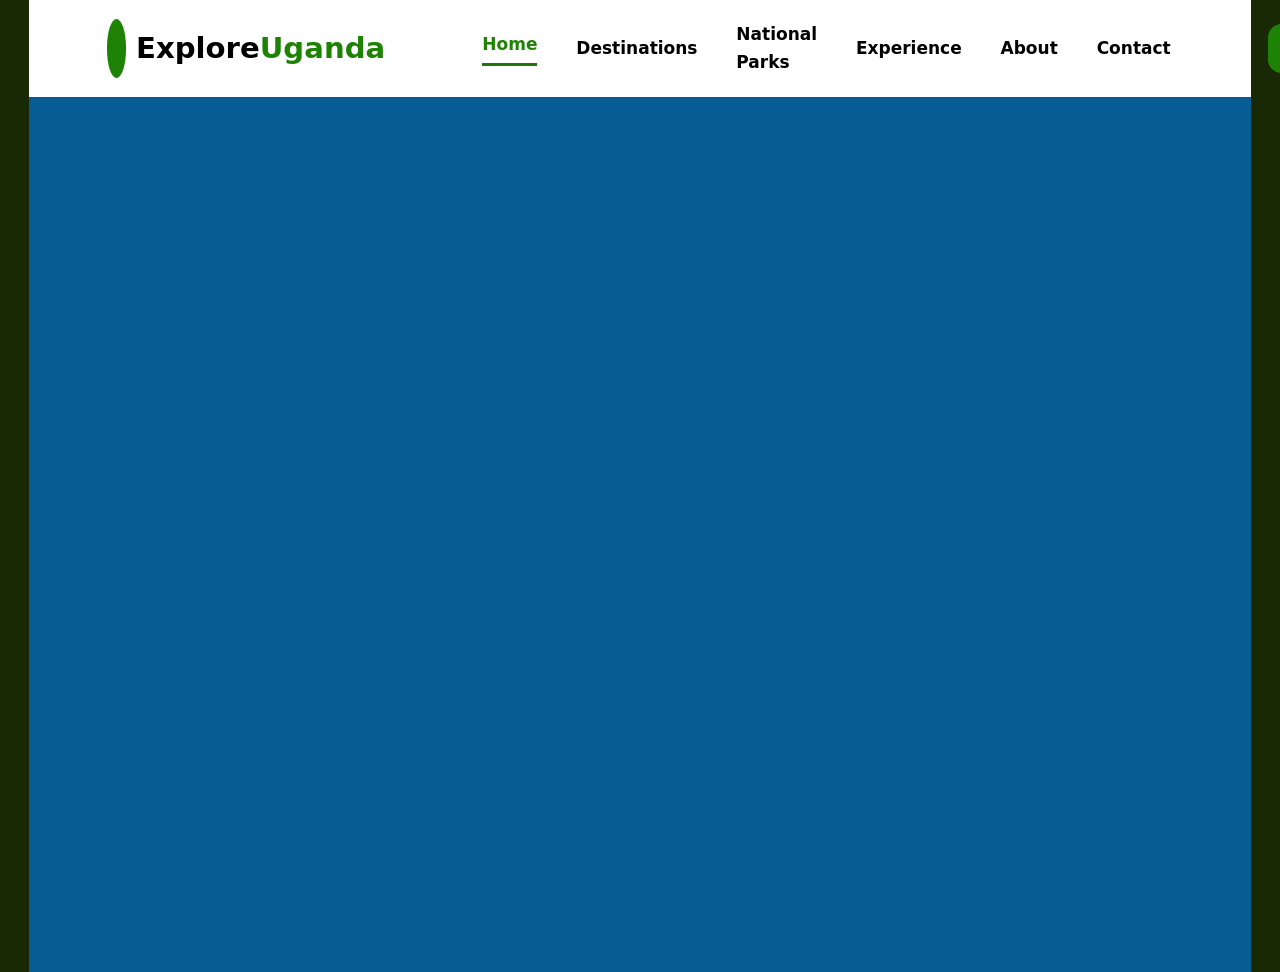
==== index.html @ 0e46a477 "Rename Home.html to index.html" ====
<!DOCTYPE html>
<html lang="en">
<head>
    <meta charset="UTF-8">
    <meta name="viewport" content="width=device-width, initial-scale=1.0">
    <!--first step: include the responsive base styles-->
    <link rel="stylesheet" href="responsive-base.css">
    <title>Document</title>

</head>
<body>
    <div class="body">
        <div class="section1">

            <div class="logoContainer"><img src="logo1.png" alt="logo" class="logo1"></div>
            
            <h3>Explore<span class="HighlightUganda">Uganda</span></h3>
            <label class="HomeLabel">Home</label>
            <label class="TabLabels">Destinations</label>
            <label class="TabLabels">National Parks</label>
            <label class="TabLabels">Experience</label>
            <label class="TabLabels">About</label>
            <label class="TabLabels">Contact</label>
            <button type="button" class="BookTripButton">Book a Trip</button>

        </div>
    </div>
</body>
</html>
---- responsive-base.css ----
/* =========================================================
   Responsive base: works on any screen from 320px phones to 4K
   Link it first, then write your own styles below it.
   ========================================================= */

/* 1. Predictable sizing: padding and borders stay inside the width */
*, *::before, *::after { box-sizing: border-box; }
body { margin: 0; }

/* 2. Fluid root size
      16px on the smallest phones (320px wide)
      20px on desktops (1440px wide and up)
      Everything written in rem scales from this one line. */
html { font-size: clamp(1rem, 0.929rem + 0.357vw, 1.25rem); }

/* 3. Type scale: use these as they are */
body  { font-family: system-ui, -apple-system, "Segoe UI", Roboto, sans-serif;
        font-size: 1rem; line-height: 1.6; }
h1    { font-size: 2.5rem;  line-height: 1.15; }   /* 40px phone, 50px desktop */
h2    { font-size: 2rem;    line-height: 1.2; }    /* 32px to 40px */
h3    { font-size: 1.5rem;  line-height: 1.3; }    /* 24px to 30px */
h4    { font-size: 1.25rem; line-height: 1.4; }    /* 20px to 25px */
small { font-size: 0.875rem; }                     /* 14px to 17.5px */

/* 4. Spacing scale: use for padding, margin and gap */
:root {
  --space-xs: 0.5rem;
  --space-sm: 1rem;
  --space-md: 1.5rem;
  --space-lg: 2.5rem;
  --space-xl: 4rem;
}

/* 5. Images and videos never overflow the screen */
img, video, svg, iframe { max-width: 100%; height: auto; display: block; }

/* 6. Page container: full width on phones, capped at 1200px on big screens */
.container { width: min(100% - 2rem, 75rem); margin-inline: auto; }

/* 7. Section spacing */
section { padding-block: var(--space-xl); }

/* 8. Full-screen block (hero, splash) */
.full-screen { min-height: 100dvh; }

/* 9. Self-adjusting grid: cards wrap on their own, no device sizes needed
      1 column on phones, 2 on tablets, 3 or 4 on desktops, automatically */
.grid {
  display: grid;
  gap: var(--space-md);
  grid-template-columns: repeat(auto-fit, minmax(min(100%, 16rem), 1fr));
}

/* 10. Self-adjusting row: items sit side by side and wrap when space runs out */
.row {
  display: flex;
  flex-wrap: wrap;
  gap: var(--space-sm);
}

/* 11. Standard breakpoints: only needed when the layout itself must change
       (for example, showing a hamburger menu on phones) */
@media (min-width: 640px)  { /* large phones and up */ }
@media (min-width: 768px)  { /* tablets and up */ }
@media (min-width: 1024px) { /* laptops and up */ }
@media (min-width: 1280px) { /* desktops and up */ }

/*custom css for the website*/
body {
  background-color: rgb(25, 41, 5);
  
}
.body {
  margin: 0rem 1.5rem;
  background-color: rgb(8, 92, 148);

  height: 50rem;
  
}
.section1 {
  background-color: rgb(255, 255, 255);
  width: 100%;
  height: 5rem;
  display: flex;
  align-items: center;
}
.logoContainer {
  width: 3rem;
  height: 3rem;
  padding: 0.5rem;
  border-radius: 50%;

  margin-left: 4rem;
  margin-right: 0.5rem;

  background-color: rgb(30, 131, 5);
  
}
.logo1 {
  border-radius: 50%;
  background-color: rgb(30, 131, 5);
}
h3 .HighlightUganda {
  color: rgb(30, 131, 5);
  font-weight: strong;
}

.HomeLabel{
  margin-left: 5rem;
  font-weight: bold;
  font-size: 0.875rem;
  color: rgb(30, 131, 5);
  padding-bottom: 0.25rem;
  border-bottom: 0.2rem solid rgb(30, 119, 8);
}

.TabLabels{
  margin-left: 2rem;
  font-weight: bold;
  font-size: 0.875rem;
}
.BookTripButton {
  height: 2.5rem;
  margin-left: 5rem;
  padding: 0.5rem 1.25rem;
  background-color: rgb(30, 131, 5);
  color: white;
  border: none;
  border-radius: 0.7rem;
  cursor: pointer;

  font-weight: bold;
  font-size: 0.8rem;
}
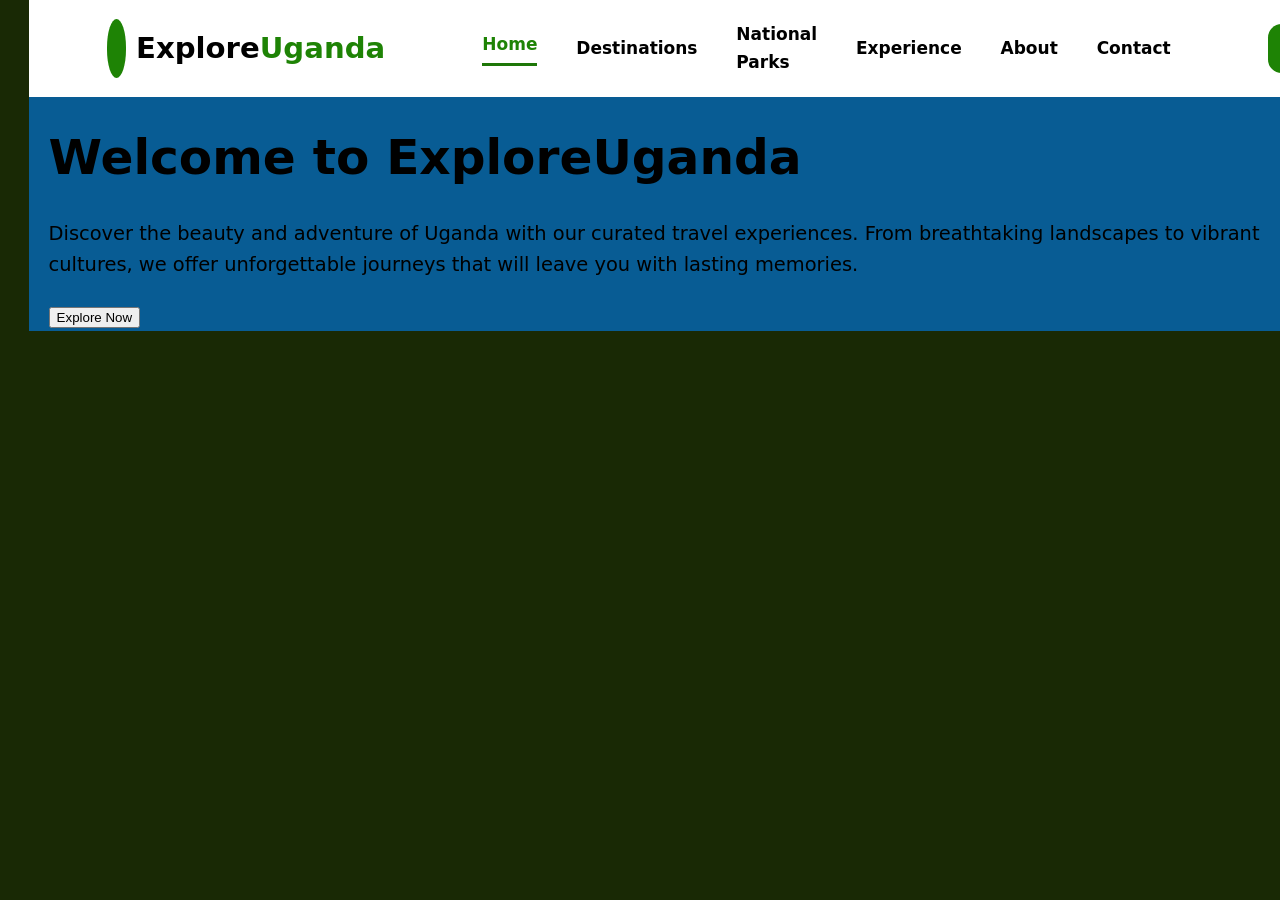
==== commit 85c8914f: "Add files via upload" ====
--- a/index.html
+++ b/index.html
@@ -5,7 +5,7 @@
     <meta name="viewport" content="width=device-width, initial-scale=1.0">
     <!--first step: include the responsive base styles-->
     <link rel="stylesheet" href="responsive-base.css">
-    <title>Document</title>
+    <title>ExploreUganda</title>
 
 </head>
 <body>
@@ -24,6 +24,11 @@
             <button type="button" class="BookTripButton">Book a Trip</button>
 
         </div>
+        <div class="container">
+            <h1>Welcome to ExploreUganda</h1>
+            <p>Discover the beauty and adventure of Uganda with our curated travel experiences. From breathtaking landscapes to vibrant cultures, we offer unforgettable journeys that will leave you with lasting memories.</p>
+            <button type="button" class="ExploreButton">Explore Now</button>
+        </div>
     </div>
 </body>
-</html>
+</html>
--- a/responsive-base.css
+++ b/responsive-base.css
@@ -73,8 +73,8 @@
 .body {
   margin: 0rem 1.5rem;
   background-color: rgb(8, 92, 148);
-
-  height: 50rem;
+  width: 100%;
+  height: 100%;
   
 }
 .section1 {
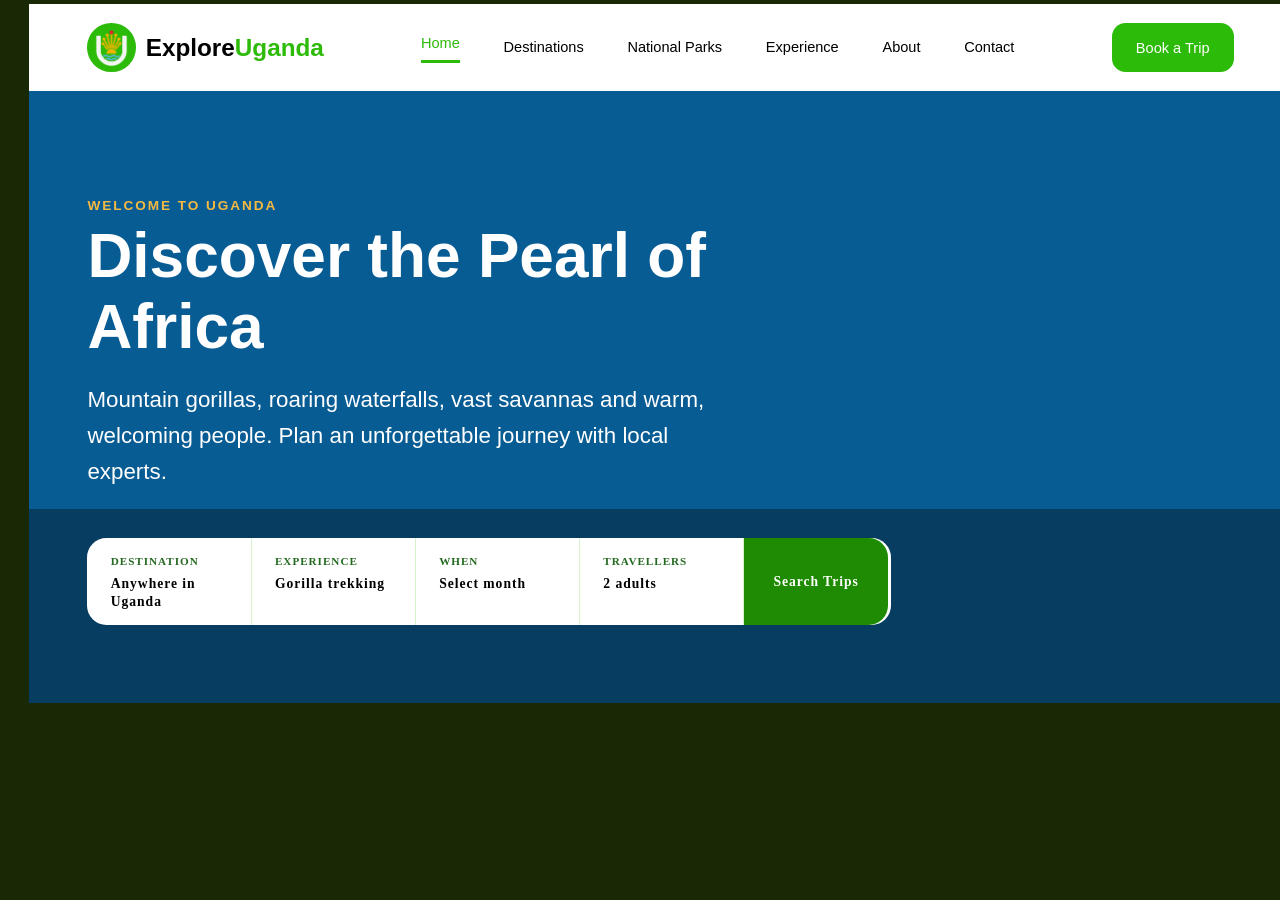
==== commit 358ed72d: "Add files via upload" ====
--- a/index.html
+++ b/index.html
@@ -10,11 +10,11 @@
 </head>
 <body>
     <div class="body">
-        <div class="section1">
+        <div class="Navbar1">
 
             <div class="logoContainer"><img src="logo1.png" alt="logo" class="logo1"></div>
             
-            <h3>Explore<span class="HighlightUganda">Uganda</span></h3>
+            <h4>Explore<span class="HighlightUganda">Uganda</span></h4>
             <label class="HomeLabel">Home</label>
             <label class="TabLabels">Destinations</label>
             <label class="TabLabels">National Parks</label>
@@ -24,10 +24,55 @@
             <button type="button" class="BookTripButton">Book a Trip</button>
 
         </div>
-        <div class="container">
-            <h1>Welcome to ExploreUganda</h1>
-            <p>Discover the beauty and adventure of Uganda with our curated travel experiences. From breathtaking landscapes to vibrant cultures, we offer unforgettable journeys that will leave you with lasting memories.</p>
-            <button type="button" class="ExploreButton">Explore Now</button>
+        <div class="section2">
+            <label class="WelcomeToUganda">WELCOME TO UGANDA</label>
+            <h1 class="Discover">Discover the Pearl of </br>Africa</h1>
+            <label class="DiscoverCaption">Mountain gorillas, roaring waterfalls, vast savannas and warm, </br>
+                welcoming people. Plan an unforgettable journey with local </br>
+                experts.
+            </label>
+        </div>
+        <div class="section3">
+            <div class="Navbar2">
+                <div class="SolidRightBorder">
+                    <p class="Navbar2Headers">
+                        <b>DESTINATION</b>
+                    </p>
+                    <p class="Navbar2Options">
+                        Anywhere in </br>
+                        Uganda
+                    </p>
+                </div>
+                <div class="SolidRightBorder">
+                    <p class="Navbar2Headers">
+                        <b>EXPERIENCE</b>
+                    </p>
+                    <p class="Navbar2Options">
+                        Gorilla trekking
+                    </p>
+                </div>
+                <div class="SolidRightBorder">
+                    <p class="Navbar2Headers">
+                        <b>WHEN</b>
+                    </p>
+                    <p class="Navbar2Options">
+                        Select month
+                    </p>
+                </div>
+                <div class="SolidRightBorder">
+                    <p class="Navbar2Headers">
+                        <b>TRAVELLERS</b>
+                    </p>
+                    <p class="Navbar2Options">
+                        2 adults
+                    </p>
+                </div>
+                <div class="Navbar2Search">
+                    Search Trips
+                </div>
+            </div>
+            
+
         </div>
     </div>
 </body>
--- a/responsive-base.css
+++ b/responsive-base.css
@@ -14,7 +14,7 @@
 html { font-size: clamp(1rem, 0.929rem + 0.357vw, 1.25rem); }
 
 /* 3. Type scale: use these as they are */
-body  { font-family: system-ui, -apple-system, "Segoe UI", Roboto, sans-serif;
+body  { font-family: 'Inter',Roboto, sans-serif;
         font-size: 1rem; line-height: 1.6; }
 h1    { font-size: 2.5rem;  line-height: 1.15; }   /* 40px phone, 50px desktop */
 h2    { font-size: 2rem;    line-height: 1.2; }    /* 32px to 40px */
@@ -71,64 +71,138 @@
   
 }
 .body {
-  margin: 0rem 1.5rem;
+  margin: 0.2rem 1.5rem; 
   background-color: rgb(8, 92, 148);
-  width: 100%;
-  height: 100%;
+  width: 65.4rem;
+
   
 }
-.section1 {
+.Navbar1 {
   background-color: rgb(255, 255, 255);
-  width: 100%;
-  height: 5rem;
+  padding-left: 3rem;
+  height: 4.5rem;
   display: flex;
   align-items: center;
 }
+
 .logoContainer {
-  width: 3rem;
-  height: 3rem;
-  padding: 0.5rem;
+  width: 2.5rem;
+  height: 2.5rem;
+  padding: 0.25rem;
   border-radius: 50%;
-
-  margin-left: 4rem;
   margin-right: 0.5rem;
-
-  background-color: rgb(30, 131, 5);
-  
-}
+  background-color: rgb(44, 187, 8);
+}
+
 .logo1 {
   border-radius: 50%;
-  background-color: rgb(30, 131, 5);
-}
-h3 .HighlightUganda {
-  color: rgb(30, 131, 5);
+  background-color: rgb(44, 187, 8);
+}
+h4 .HighlightUganda {
+  color: rgb(44, 187, 8);
   font-weight: strong;
 }
 
 .HomeLabel{
-  margin-left: 5rem;
-  font-weight: bold;
-  font-size: 0.875rem;
-  color: rgb(30, 131, 5);
+  margin-left: 5rem; 
+  font-size: 0.75rem;
+  color: rgb(44, 187, 8);
   padding-bottom: 0.25rem;
-  border-bottom: 0.2rem solid rgb(30, 119, 8);
+  border-bottom: 0.2rem solid rgb(44, 187, 8);
 }
 
 .TabLabels{
-  margin-left: 2rem;
-  font-weight: bold;
-  font-size: 0.875rem;
+  margin-left: 2.25rem;
+  font-size: 0.75rem;
 }
 .BookTripButton {
   height: 2.5rem;
   margin-left: 5rem;
   padding: 0.5rem 1.25rem;
-  background-color: rgb(30, 131, 5);
+  background-color: rgb(44, 187, 8);
   color: white;
   border: none;
   border-radius: 0.7rem;
   cursor: pointer;
 
+
+  font-size: 0.75rem;
+}
+
+.section2{
+  background-color: rgb(8, 92, 148);
+  padding-left: 3rem;
+  padding-top: 5rem;
+  padding-bottom: 1rem;
+
+}
+.WelcomeToUganda{
+  color: rgb(244, 185, 66);
   font-weight: bold;
-  font-size: 0.8rem;
-}+  font-size: 0.7rem;
+  letter-spacing: 0.1rem;
+}
+.Discover{
+  color:white;
+  margin-top: 0;
+  margin-bottom: 1.0rem;
+  font-size: 3.2rem;
+}
+.DiscoverCaption{
+  color: white;
+  font-size: 1.15rem;
+}
+
+.section3{
+  background-color: rgb(6, 61, 97);
+  padding-left: 3rem;
+  padding-top: 1.5rem;
+  height: 10rem;
+}
+
+.Navbar2{
+  background-color: white;
+  width: 41.336rem;
+  height: 4.5rem;
+  border-radius: 1rem;
+  display: flex;
+  font-family: 'Inter', Roboto;
+}
+
+.SolidRightBorder{
+  border-right: 0.1rem solid rgb(214, 243, 205) ;
+  align-items: center;
+  width: 7.25rem;
+  padding-top: 0.6rem;
+  margin-left:1.2rem;
+}
+
+.Navbar2Headers{
+  margin:0.2rem 0rem; 
+  font-size:0.575rem; 
+  letter-spacing: 0.05rem; 
+  color:rgba(15, 90, 11, 0.911);
+}
+
+.Navbar2Options{
+  margin: 0rem;
+  font-size: 0.7rem;
+  font-weight: bold;
+  line-height: 0.9rem;
+  letter-spacing: 0.05rem;
+}
+
+.Navbar2Search{
+  padding-left:1.5rem;
+  padding-right:1.5rem;
+  align-items: center;
+  display: flex;
+  background-color: rgb(30, 139, 2);
+  border-top-right-radius: 1rem;
+  border-bottom-right-radius: 1rem;
+  color:white;
+  font-size: 0.7rem;
+  font-weight: bold;
+   letter-spacing: 0.05rem;
+
+}
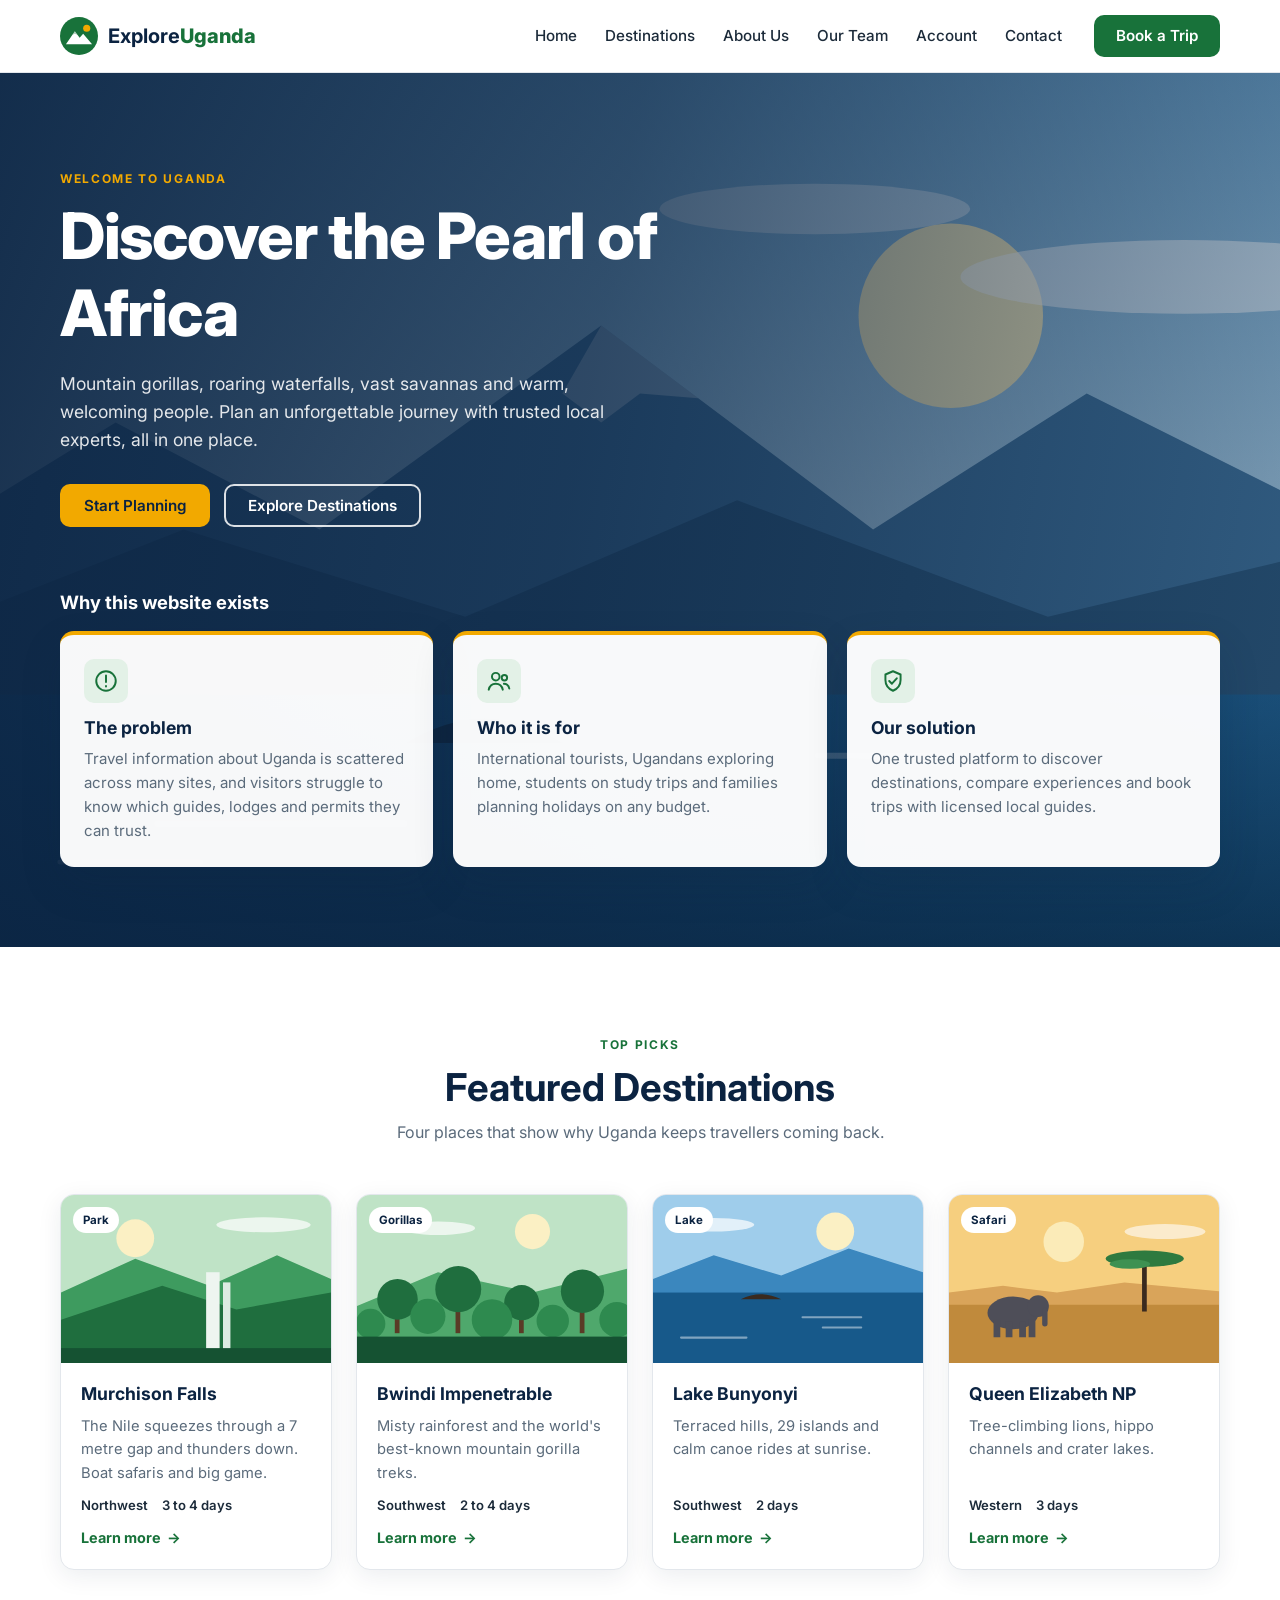
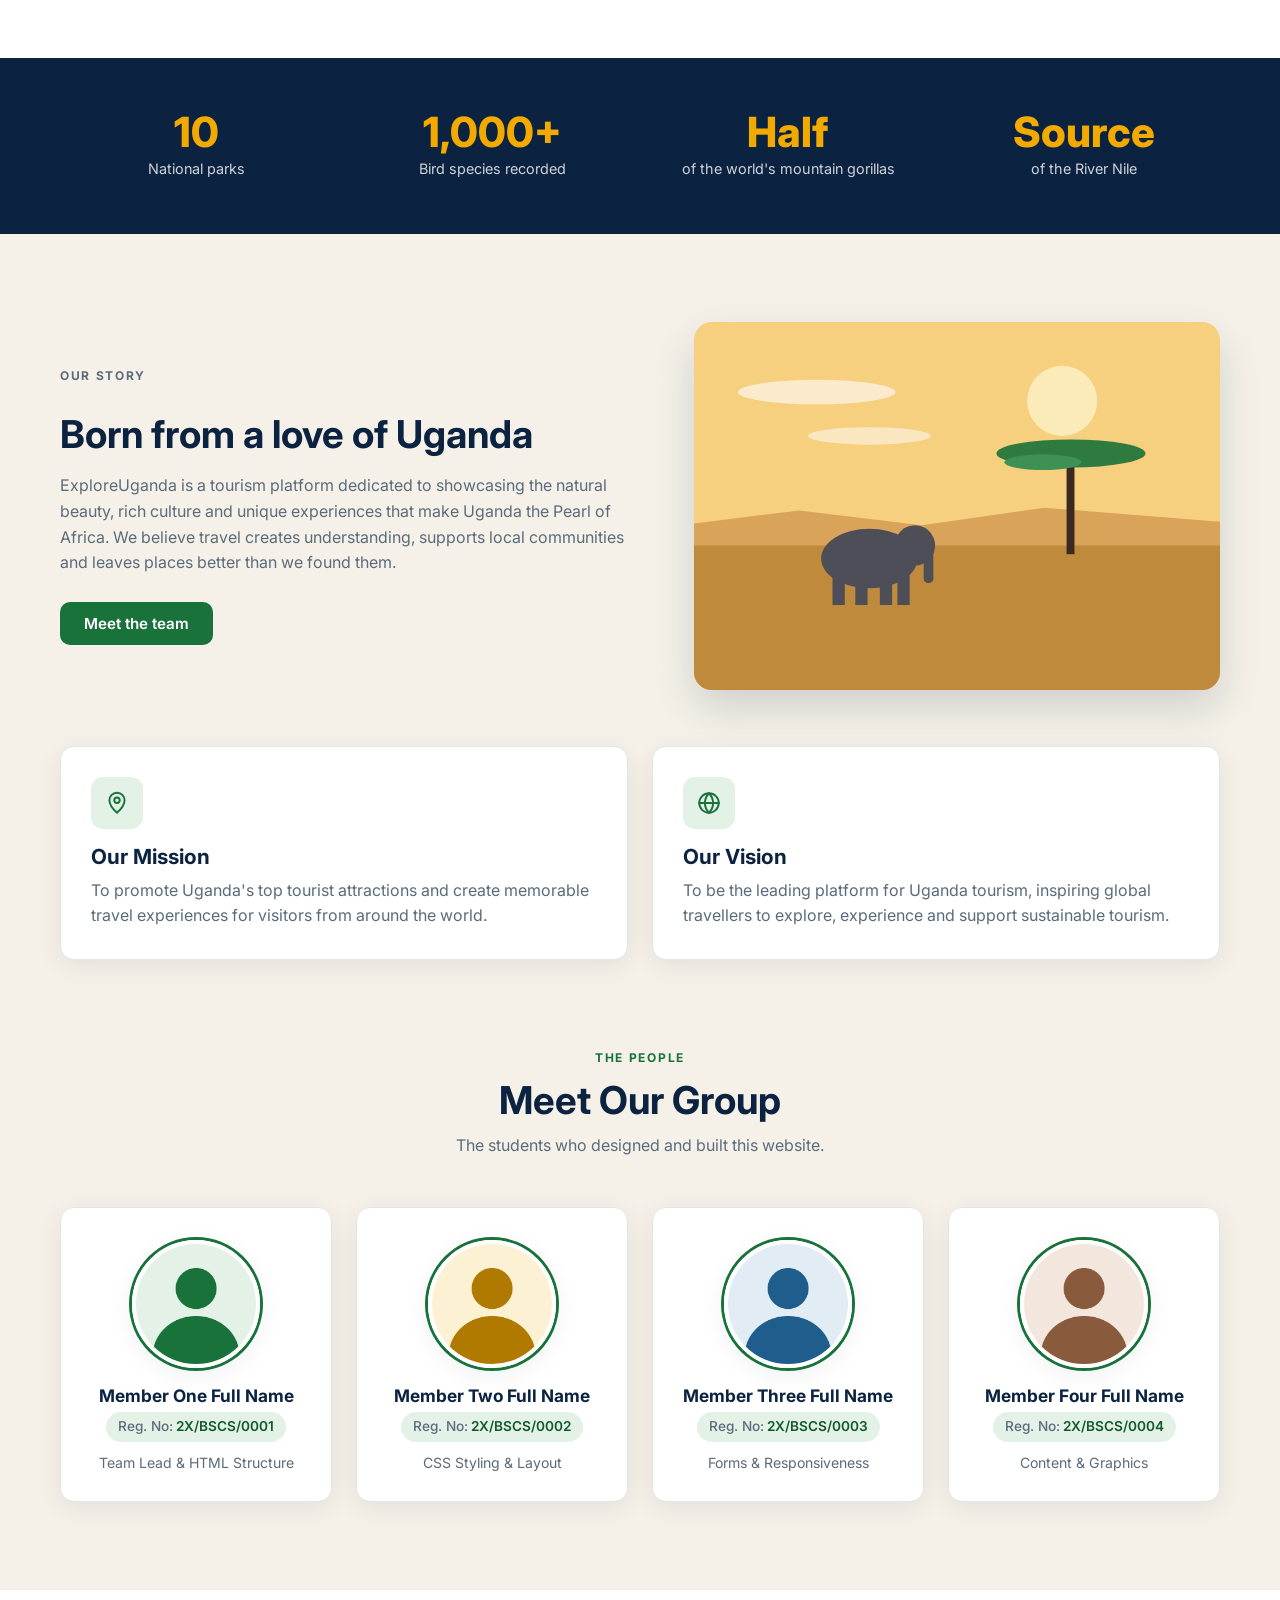
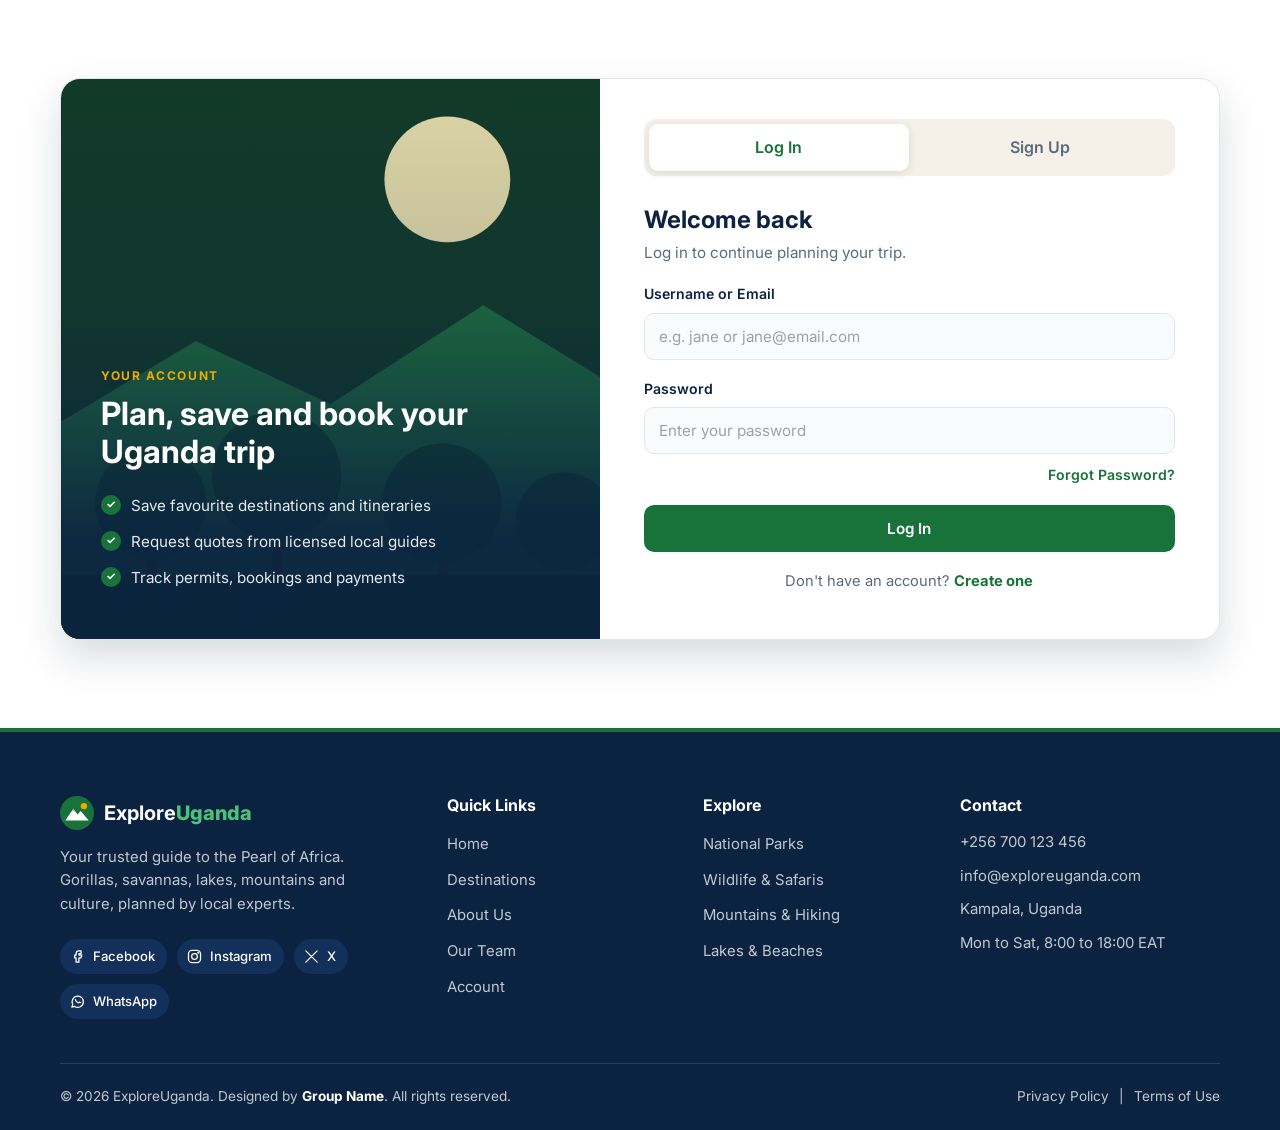
==== commit b5186233: "Rename ExploreUganda.html to index.html" ====
--- a/index.html
+++ b/index.html
@@ -1,79 +1,407 @@
-<!DOCTYPE html>
-<html lang="en">
-<head>
-    <meta charset="UTF-8">
-    <meta name="viewport" content="width=device-width, initial-scale=1.0">
-    <!--first step: include the responsive base styles-->
-    <link rel="stylesheet" href="responsive-base.css">
-    <title>ExploreUganda</title>
-
-</head>
-<body>
-    <div class="body">
-        <div class="Navbar1">
-
-            <div class="logoContainer"><img src="logo1.png" alt="logo" class="logo1"></div>
-            
-            <h4>Explore<span class="HighlightUganda">Uganda</span></h4>
-            <label class="HomeLabel">Home</label>
-            <label class="TabLabels">Destinations</label>
-            <label class="TabLabels">National Parks</label>
-            <label class="TabLabels">Experience</label>
-            <label class="TabLabels">About</label>
-            <label class="TabLabels">Contact</label>
-            <button type="button" class="BookTripButton">Book a Trip</button>
-
-        </div>
-        <div class="section2">
-            <label class="WelcomeToUganda">WELCOME TO UGANDA</label>
-            <h1 class="Discover">Discover the Pearl of </br>Africa</h1>
-            <label class="DiscoverCaption">Mountain gorillas, roaring waterfalls, vast savannas and warm, </br>
-                welcoming people. Plan an unforgettable journey with local </br>
-                experts.
-            </label>
-        </div>
-        <div class="section3">
-            <div class="Navbar2">
-                <div class="SolidRightBorder">
-                    <p class="Navbar2Headers">
-                        <b>DESTINATION</b>
-                    </p>
-                    <p class="Navbar2Options">
-                        Anywhere in </br>
-                        Uganda
-                    </p>
-                </div>
-                <div class="SolidRightBorder">
-                    <p class="Navbar2Headers">
-                        <b>EXPERIENCE</b>
-                    </p>
-                    <p class="Navbar2Options">
-                        Gorilla trekking
-                    </p>
-                </div>
-                <div class="SolidRightBorder">
-                    <p class="Navbar2Headers">
-                        <b>WHEN</b>
-                    </p>
-                    <p class="Navbar2Options">
-                        Select month
-                    </p>
-                </div>
-                <div class="SolidRightBorder">
-                    <p class="Navbar2Headers">
-                        <b>TRAVELLERS</b>
-                    </p>
-                    <p class="Navbar2Options">
-                        2 adults
-                    </p>
-                </div>
-                <div class="Navbar2Search">
-                    Search Trips
-                </div>
-            </div>
-            
-
-        </div>
-    </div>
-</body>
-</html>+<!DOCTYPE html>
+<html lang="en">
+<head>
+  <meta charset="UTF-8">
+  <meta name="viewport" content="width=device-width, initial-scale=1.0">
+  <meta name="description" content="ExploreUganda: discover Uganda's national parks, lakes, mountains and culture, and plan your trip with trusted local experts.">
+  <title>ExploreUganda | Discover the Pearl of Africa</title>
+  <link rel="icon" href="images/logo.svg" type="image/svg+xml">
+  <!-- Font only (not a framework). The page falls back to system fonts if offline. -->
+  <link rel="preconnect" href="https://fonts.googleapis.com">
+  <link rel="preconnect" href="https://fonts.gstatic.com" crossorigin>
+  <link href="https://fonts.googleapis.com/css2?family=Inter:wght@400;500;600;700;800&display=swap" rel="stylesheet">
+  <link rel="stylesheet" href="style.css">
+</head>
+<body>
+
+  <!-- ================= 1. HEADER & NAVIGATION ================= -->
+  <header class="site-header">
+    <nav class="nav container" aria-label="Main navigation">
+      <a href="#home" class="brand">
+        <img src="images/logo.svg" alt="ExploreUganda logo" width="38" height="38">
+        <span>Explore<strong>Uganda</strong></span>
+      </a>
+
+      <!-- Pure CSS mobile menu toggle (checkbox hack, no JavaScript) -->
+      <input type="checkbox" id="nav-toggle" class="nav-toggle sr-only">
+      <label for="nav-toggle" class="nav-burger" aria-label="Open menu">
+        <span></span><span></span><span></span>
+      </label>
+
+      <div class="nav-menu">
+        <ul class="nav-links">
+          <li><a href="#home">Home</a></li>
+          <li><a href="#destinations">Destinations</a></li>
+          <li><a href="#about">About Us</a></li>
+          <li><a href="#team">Our Team</a></li>
+          <li><a href="#account">Account</a></li>
+          <li><a href="#contact">Contact</a></li>
+        </ul>
+        <a href="#account" class="btn btn-primary nav-cta">Book a Trip</a>
+      </div>
+    </nav>
+  </header>
+
+  <main>
+
+    <!-- ================= 2. HERO & PURPOSE STATEMENT ================= -->
+    <section id="home" class="hero">
+      <div class="container hero-inner">
+        <div class="hero-text">
+          <p class="eyebrow eyebrow-gold">Welcome to Uganda</p>
+          <h1>Discover the Pearl of Africa</h1>
+          <p class="hero-lede">Mountain gorillas, roaring waterfalls, vast savannas and warm, welcoming people. Plan an unforgettable journey with trusted local experts, all in one place.</p>
+          <div class="hero-actions">
+            <a href="#account" class="btn btn-gold">Start Planning</a>
+            <a href="#destinations" class="btn btn-outline-light">Explore Destinations</a>
+          </div>
+        </div>
+
+        <div class="purpose" aria-labelledby="purpose-title">
+          <h2 id="purpose-title" class="purpose-title">Why this website exists</h2>
+          <div class="purpose-grid">
+            <article class="purpose-card">
+              <span class="purpose-icon" aria-hidden="true">
+                <svg viewBox="0 0 24 24"><circle cx="12" cy="12" r="9"/><path d="M12 7v6M12 16.5v.5"/></svg>
+              </span>
+              <h3>The problem</h3>
+              <p>Travel information about Uganda is scattered across many sites, and visitors struggle to know which guides, lodges and permits they can trust.</p>
+            </article>
+            <article class="purpose-card">
+              <span class="purpose-icon" aria-hidden="true">
+                <svg viewBox="0 0 24 24"><circle cx="9" cy="8" r="3.5"/><path d="M2.5 20c.8-3.6 3.4-5.5 6.5-5.5s5.7 1.9 6.5 5.5"/><circle cx="17" cy="9" r="2.5"/><path d="M16.5 14.5c2.6 0 4.4 1.6 5 4.5"/></svg>
+              </span>
+              <h3>Who it is for</h3>
+              <p>International tourists, Ugandans exploring home, students on study trips and families planning holidays on any budget.</p>
+            </article>
+            <article class="purpose-card">
+              <span class="purpose-icon" aria-hidden="true">
+                <svg viewBox="0 0 24 24"><path d="M12 3l7 3v5c0 4.5-3 8.2-7 10-4-1.8-7-5.5-7-10V6z"/><path d="M8.5 12l2.5 2.5 4.5-5"/></svg>
+              </span>
+              <h3>Our solution</h3>
+              <p>One trusted platform to discover destinations, compare experiences and book trips with licensed local guides.</p>
+            </article>
+          </div>
+        </div>
+      </div>
+    </section>
+
+    <!-- ================= FEATURED DESTINATIONS ================= -->
+    <section id="destinations" class="section">
+      <div class="container">
+        <header class="section-head">
+          <p class="eyebrow">Top picks</p>
+          <h2>Featured Destinations</h2>
+          <p>Four places that show why Uganda keeps travellers coming back.</p>
+        </header>
+
+        <div class="dest-grid">
+          <article class="card dest-card">
+            <div class="card-media">
+              <img src="images/murchison-falls.svg" alt="Illustration of Murchison Falls between green hills">
+              <span class="tag">Park</span>
+            </div>
+            <div class="card-body">
+              <h3>Murchison Falls</h3>
+              <p>The Nile squeezes through a 7 metre gap and thunders down. Boat safaris and big game.</p>
+              <ul class="meta"><li>Northwest</li><li>3 to 4 days</li></ul>
+              <a href="#account" class="link-arrow">Learn more <span aria-hidden="true">&rarr;</span></a>
+            </div>
+          </article>
+
+          <article class="card dest-card">
+            <div class="card-media">
+              <img src="images/bwindi.svg" alt="Illustration of the Bwindi rainforest">
+              <span class="tag">Gorillas</span>
+            </div>
+            <div class="card-body">
+              <h3>Bwindi Impenetrable</h3>
+              <p>Misty rainforest and the world's best-known mountain gorilla treks.</p>
+              <ul class="meta"><li>Southwest</li><li>2 to 4 days</li></ul>
+              <a href="#account" class="link-arrow">Learn more <span aria-hidden="true">&rarr;</span></a>
+            </div>
+          </article>
+
+          <article class="card dest-card">
+            <div class="card-media">
+              <img src="images/lake-bunyonyi.svg" alt="Illustration of Lake Bunyonyi with a canoe">
+              <span class="tag">Lake</span>
+            </div>
+            <div class="card-body">
+              <h3>Lake Bunyonyi</h3>
+              <p>Terraced hills, 29 islands and calm canoe rides at sunrise.</p>
+              <ul class="meta"><li>Southwest</li><li>2 days</li></ul>
+              <a href="#account" class="link-arrow">Learn more <span aria-hidden="true">&rarr;</span></a>
+            </div>
+          </article>
+
+          <article class="card dest-card">
+            <div class="card-media">
+              <img src="images/queen-elizabeth.svg" alt="Illustration of an elephant on the savanna">
+              <span class="tag">Safari</span>
+            </div>
+            <div class="card-body">
+              <h3>Queen Elizabeth NP</h3>
+              <p>Tree-climbing lions, hippo channels and crater lakes.</p>
+              <ul class="meta"><li>Western</li><li>3 days</li></ul>
+              <a href="#account" class="link-arrow">Learn more <span aria-hidden="true">&rarr;</span></a>
+            </div>
+          </article>
+        </div>
+      </div>
+    </section>
+
+    <!-- Stats band -->
+    <section class="stats" aria-label="Uganda in numbers">
+      <div class="container stats-grid">
+        <div class="stat"><strong>10</strong><span>National parks</span></div>
+        <div class="stat"><strong>1,000+</strong><span>Bird species recorded</span></div>
+        <div class="stat"><strong>Half</strong><span>of the world's mountain gorillas</span></div>
+        <div class="stat"><strong>Source</strong><span>of the River Nile</span></div>
+      </div>
+    </section>
+
+    <!-- ================= 3. ABOUT US & GROUP MEMBERS ================= -->
+    <section id="about" class="section section-cream">
+      <div class="container">
+        <div class="about-split">
+          <div class="about-text">
+            <p class="eyebrow">Our story</p>
+            <h2>Born from a love of Uganda</h2>
+            <p>ExploreUganda is a tourism platform dedicated to showcasing the natural beauty, rich culture and unique experiences that make Uganda the Pearl of Africa. We believe travel creates understanding, supports local communities and leaves places better than we found them.</p>
+            <a href="#team" class="btn btn-primary">Meet the team</a>
+          </div>
+          <figure class="about-media">
+            <img src="images/about-story.svg" alt="Illustration of an elephant beside an acacia tree at sunset">
+          </figure>
+        </div>
+
+        <div class="mv-grid">
+          <article class="card mv-card">
+            <span class="icon-badge" aria-hidden="true">
+              <svg viewBox="0 0 24 24"><path d="M12 21s-7-6.2-7-11.5A7 7 0 0 1 19 9.5C19 14.8 12 21 12 21z"/><circle cx="12" cy="9.5" r="2.5"/></svg>
+            </span>
+            <h3>Our Mission</h3>
+            <p>To promote Uganda's top tourist attractions and create memorable travel experiences for visitors from around the world.</p>
+          </article>
+          <article class="card mv-card">
+            <span class="icon-badge" aria-hidden="true">
+              <svg viewBox="0 0 24 24"><circle cx="12" cy="12" r="9"/><path d="M3 12h18M12 3c2.5 2.6 3.8 5.6 3.8 9s-1.3 6.4-3.8 9c-2.5-2.6-3.8-5.6-3.8-9S9.5 5.6 12 3z"/></svg>
+            </span>
+            <h3>Our Vision</h3>
+            <p>To be the leading platform for Uganda tourism, inspiring global travellers to explore, experience and support sustainable tourism.</p>
+          </article>
+        </div>
+
+        <!-- Group members -->
+        <div id="team" class="team">
+          <header class="section-head">
+            <p class="eyebrow">The people</p>
+            <h2>Meet Our Group</h2>
+            <p>The students who designed and built this website.</p>
+          </header>
+
+          <div class="team-grid">
+            <article class="card member-card">
+              <img src="images/member1.jpg" alt="Profile picture of Member One" class="member-photo">
+              <h3 class="member-name">Member One Full Name</h3>
+              <p class="member-reg"><span>Reg. No:</span> 2X/BSCS/0001</p>
+              <p class="member-role">Team Lead &amp; HTML Structure</p>
+            </article>
+
+            <article class="card member-card">
+              <img src="images/member2.jpg" alt="Profile picture of Member Two" class="member-photo">
+              <h3 class="member-name">Member Two Full Name</h3>
+              <p class="member-reg"><span>Reg. No:</span> 2X/BSCS/0002</p>
+              <p class="member-role">CSS Styling &amp; Layout</p>
+            </article>
+
+            <article class="card member-card">
+              <img src="images/member3.jpg" alt="Profile picture of Member Three" class="member-photo">
+              <h3 class="member-name">Member Three Full Name</h3>
+              <p class="member-reg"><span>Reg. No:</span> 2X/BSCS/0003</p>
+              <p class="member-role">Forms &amp; Responsiveness</p>
+            </article>
+
+            <article class="card member-card">
+              <img src="images/member4.jpg" alt="Profile picture of Member Four" class="member-photo">
+              <h3 class="member-name">Member Four Full Name</h3>
+              <p class="member-reg"><span>Reg. No:</span> 2X/BSCS/0004</p>
+              <p class="member-role">Content &amp; Graphics</p>
+            </article>
+          </div>
+        </div>
+      </div>
+    </section>
+
+    <!-- ================= 4. USER ACCOUNT & AUTHENTICATION ================= -->
+    <section id="account" class="section">
+      <div class="container">
+        <div class="auth-wrap">
+
+          <aside class="auth-side">
+            <p class="eyebrow eyebrow-gold">Your account</p>
+            <h2>Plan, save and book your Uganda trip</h2>
+            <ul class="auth-perks">
+              <li>Save favourite destinations and itineraries</li>
+              <li>Request quotes from licensed local guides</li>
+              <li>Track permits, bookings and payments</li>
+            </ul>
+          </aside>
+
+          <div class="auth">
+            <!-- Pure CSS toggle: radio buttons switch between Login and Sign Up -->
+            <input type="radio" name="auth-mode" id="tab-login" class="auth-radio sr-only" checked>
+            <input type="radio" name="auth-mode" id="tab-signup" class="auth-radio sr-only">
+
+            <div class="auth-tabs" role="tablist">
+              <label for="tab-login" class="tab tab-login">Log In</label>
+              <label for="tab-signup" class="tab tab-signup">Sign Up</label>
+              <span class="tab-indicator" aria-hidden="true"></span>
+            </div>
+
+            <div class="auth-panels">
+
+              <!-- LOGIN FORM -->
+              <form class="auth-form form-login" action="#" method="post">
+                <h3>Welcome back</h3>
+                <p class="form-sub">Log in to continue planning your trip.</p>
+
+                <div class="field">
+                  <label for="login-user">Username or Email</label>
+                  <input type="text" id="login-user" name="username" placeholder="e.g. jane or jane@email.com" autocomplete="username" required>
+                </div>
+
+                <div class="field">
+                  <label for="login-pass">Password</label>
+                  <input type="password" id="login-pass" name="password" placeholder="Enter your password" autocomplete="current-password" minlength="6" required>
+                </div>
+
+                <a href="#forgot" class="forgot-link">Forgot Password?</a>
+
+                <button type="submit" class="btn btn-primary btn-block">Log In</button>
+
+                <p class="switch-text">Don't have an account? <label for="tab-signup">Create one</label></p>
+              </form>
+
+              <!-- SIGN UP FORM -->
+              <form class="auth-form form-signup" action="#" method="post">
+                <h3>Create your account</h3>
+                <p class="form-sub">It takes less than a minute.</p>
+
+                <div class="field">
+                  <label for="su-name">Full Name</label>
+                  <input type="text" id="su-name" name="fullname" placeholder="e.g. Jane Nakato" autocomplete="name" required>
+                </div>
+
+                <div class="field">
+                  <label for="su-email">Email</label>
+                  <input type="email" id="su-email" name="email" placeholder="you@example.com" autocomplete="email" required>
+                </div>
+
+                <div class="field-row">
+                  <div class="field">
+                    <label for="su-pass">Password</label>
+                    <input type="password" id="su-pass" name="password" placeholder="Min. 8 characters" autocomplete="new-password" minlength="8" required>
+                  </div>
+                  <div class="field">
+                    <label for="su-confirm">Confirm Password</label>
+                    <input type="password" id="su-confirm" name="confirm_password" placeholder="Repeat password" autocomplete="new-password" minlength="8" required>
+                  </div>
+                </div>
+
+                <label class="check">
+                  <input type="checkbox" name="terms" required>
+                  <span>I agree to the <a href="#contact">Terms of Use</a> and <a href="#contact">Privacy Policy</a></span>
+                </label>
+
+                <button type="submit" class="btn btn-primary btn-block">Create Account</button>
+
+                <p class="switch-text">Already have an account? <label for="tab-login">Log in</label></p>
+              </form>
+
+            </div>
+          </div>
+        </div>
+      </div>
+    </section>
+
+  </main>
+
+  <!-- Forgot password panel (opens with CSS :target) -->
+  <div id="forgot" class="modal" role="dialog" aria-labelledby="forgot-title">
+    <a href="#account" class="modal-backdrop" aria-label="Close"></a>
+    <form class="modal-box" action="#" method="post">
+      <a href="#account" class="modal-close" aria-label="Close">&times;</a>
+      <h3 id="forgot-title">Reset your password</h3>
+      <p class="form-sub">Enter your email and we will send you a reset link.</p>
+      <div class="field">
+        <label for="reset-email">Email</label>
+        <input type="email" id="reset-email" name="reset_email" placeholder="you@example.com" required>
+      </div>
+      <button type="submit" class="btn btn-primary btn-block">Send Reset Link</button>
+    </form>
+  </div>
+
+  <!-- ================= 5. FOOTER ================= -->
+  <footer id="contact" class="site-footer">
+    <div class="container footer-grid">
+      <div class="footer-brand">
+        <a href="#home" class="brand brand-light">
+          <img src="images/logo.svg" alt="" width="34" height="34">
+          <span>Explore<strong>Uganda</strong></span>
+        </a>
+        <p>Your trusted guide to the Pearl of Africa. Gorillas, savannas, lakes, mountains and culture, planned by local experts.</p>
+
+        <ul class="socials" aria-label="Social media">
+          <li><a href="#" aria-label="Facebook">
+            <svg viewBox="0 0 24 24" aria-hidden="true"><path d="M14 8h3V4h-3a4 4 0 0 0-4 4v2H8v4h2v6h4v-6h3l1-4h-4V8z"/></svg><span>Facebook</span></a></li>
+          <li><a href="#" aria-label="Instagram">
+            <svg viewBox="0 0 24 24" aria-hidden="true"><rect x="3.5" y="3.5" width="17" height="17" rx="5"/><circle cx="12" cy="12" r="4"/><circle cx="17.3" cy="6.7" r=".6"/></svg><span>Instagram</span></a></li>
+          <li><a href="#" aria-label="X (Twitter)">
+            <svg viewBox="0 0 24 24" aria-hidden="true"><path d="M4 4l16 16M20 4L4 20"/></svg><span>X</span></a></li>
+          <li><a href="#" aria-label="WhatsApp">
+            <svg viewBox="0 0 24 24" aria-hidden="true"><path d="M4 20l1.3-4A8 8 0 1 1 8 19z"/><path d="M9 9.5c.5 2.3 2.2 4 4.5 4.5l1-1.2 2 .8"/></svg><span>WhatsApp</span></a></li>
+        </ul>
+      </div>
+
+      <div class="footer-col">
+        <h4>Quick Links</h4>
+        <ul>
+          <li><a href="#home">Home</a></li>
+          <li><a href="#destinations">Destinations</a></li>
+          <li><a href="#about">About Us</a></li>
+          <li><a href="#team">Our Team</a></li>
+          <li><a href="#account">Account</a></li>
+        </ul>
+      </div>
+
+      <div class="footer-col">
+        <h4>Explore</h4>
+        <ul>
+          <li><a href="#destinations">National Parks</a></li>
+          <li><a href="#destinations">Wildlife &amp; Safaris</a></li>
+          <li><a href="#destinations">Mountains &amp; Hiking</a></li>
+          <li><a href="#destinations">Lakes &amp; Beaches</a></li>
+        </ul>
+      </div>
+
+      <div class="footer-col">
+        <h4>Contact</h4>
+        <ul class="contact-list">
+          <li><a href="tel:+256700123456">+256 700 123 456</a></li>
+          <li><a href="mailto:info@exploreuganda.com">info@exploreuganda.com</a></li>
+          <li>Kampala, Uganda</li>
+          <li>Mon to Sat, 8:00 to 18:00 EAT</li>
+        </ul>
+      </div>
+    </div>
+
+    <div class="container footer-bottom">
+      <p>&copy; 2026 ExploreUganda. Designed by <strong>Group Name</strong>. All rights reserved.</p>
+      <p class="legal"><a href="#contact">Privacy Policy</a><span aria-hidden="true">|</span><a href="#contact">Terms of Use</a></p>
+    </div>
+  </footer>
+
+</body>
+</html>
--- a/style.css
+++ b/style.css
@@ -0,0 +1,835 @@
+/* =========================================================
+   ExploreUganda | style.css
+   Pure CSS3: Flexbox + Grid, no frameworks, no JavaScript
+   ========================================================= */
+
+/* ---------- 1. Design tokens (colour palette) ---------- */
+:root {
+  --navy: #0b2341;
+  --navy-2: #12305a;
+  --green: #18723a;
+  --green-dark: #125a2d;
+  --green-light: #4cc17a;
+  --green-tint: #e3f1e7;
+  --gold: #f2a900;
+  --gold-dark: #d99600;
+  --cream: #f5f1e8;
+  --white: #ffffff;
+  --text: #1c2b3a;
+  --muted: #5b6b7b;
+  --line: #e3e7ec;
+
+  --radius: 14px;
+  --radius-sm: 10px;
+  --shadow: 0 6px 24px rgba(11, 35, 65, 0.08);
+  --shadow-lg: 0 18px 40px rgba(11, 35, 65, 0.16);
+  --font: "Inter", "Segoe UI", system-ui, -apple-system, Roboto, Arial, sans-serif;
+  --header-h: 72px;
+}
+
+/* ---------- 2. Reset & base ---------- */
+*,
+*::before,
+*::after { box-sizing: border-box; }
+
+html {
+  scroll-behavior: smooth;
+  scroll-padding-top: var(--header-h);
+}
+
+body {
+  margin: 0;
+  font-family: var(--font);
+  font-size: 16px;
+  line-height: 1.6;
+  color: var(--text);
+  background: var(--white);
+  -webkit-font-smoothing: antialiased;
+}
+
+img { max-width: 100%; display: block; }
+a { color: inherit; text-decoration: none; }
+h1, h2, h3, h4 { margin: 0; line-height: 1.2; color: var(--navy); }
+p { margin: 0; }
+ul { margin: 0; padding: 0; list-style: none; }
+
+.container {
+  width: min(1160px, 100% - 40px);
+  margin-inline: auto;
+}
+
+.sr-only {
+  position: absolute;
+  width: 1px;
+  height: 1px;
+  overflow: hidden;
+  clip: rect(0 0 0 0);
+  white-space: nowrap;
+}
+
+/* ---------- 3. Reusable components ---------- */
+.eyebrow {
+  font-size: 0.75rem;
+  font-weight: 700;
+  letter-spacing: 0.14em;
+  text-transform: uppercase;
+  color: var(--green);
+  margin-bottom: 10px;
+}
+.eyebrow-gold { color: var(--gold); }
+
+.btn {
+  display: inline-flex;
+  align-items: center;
+  justify-content: center;
+  gap: 8px;
+  padding: 12px 22px;
+  border-radius: 10px;
+  border: 2px solid transparent;
+  font: 600 0.95rem/1 var(--font);
+  cursor: pointer;
+  transition: background-color 0.25s, color 0.25s, border-color 0.25s, transform 0.2s, box-shadow 0.25s;
+}
+.btn:hover { transform: translateY(-2px); }
+.btn:active { transform: translateY(0); }
+
+.btn-primary { background: var(--green); color: var(--white); }
+.btn-primary:hover { background: var(--green-dark); box-shadow: 0 8px 20px rgba(24, 114, 58, 0.3); }
+
+.btn-gold { background: var(--gold); color: var(--navy); }
+.btn-gold:hover { background: var(--gold-dark); box-shadow: 0 8px 20px rgba(242, 169, 0, 0.35); }
+
+.btn-outline-light { border-color: rgba(255, 255, 255, 0.85); color: var(--white); }
+.btn-outline-light:hover { background: var(--white); color: var(--navy); }
+
+.btn-block { width: 100%; padding: 14px 22px; }
+
+.card {
+  background: var(--white);
+  border: 1px solid var(--line);
+  border-radius: var(--radius);
+  box-shadow: var(--shadow);
+  transition: transform 0.25s, box-shadow 0.25s;
+}
+.card:hover { transform: translateY(-4px); box-shadow: var(--shadow-lg); }
+
+.icon-badge {
+  display: inline-grid;
+  place-items: center;
+  width: 52px;
+  height: 52px;
+  border-radius: 12px;
+  background: var(--green-tint);
+  margin-bottom: 16px;
+}
+.icon-badge svg,
+.purpose-icon svg {
+  width: 26px;
+  height: 26px;
+  fill: none;
+  stroke: var(--green);
+  stroke-width: 1.8;
+  stroke-linecap: round;
+  stroke-linejoin: round;
+}
+
+.link-arrow {
+  display: inline-flex;
+  align-items: center;
+  gap: 6px;
+  font-weight: 700;
+  font-size: 0.9rem;
+  color: var(--green);
+}
+.link-arrow span { transition: transform 0.25s; }
+.link-arrow:hover span { transform: translateX(5px); }
+
+.section { padding: 88px 0; }
+.section-cream { background: var(--cream); }
+
+.section-head {
+  text-align: center;
+  max-width: 640px;
+  margin: 0 auto 48px;
+}
+.section-head h2 { font-size: clamp(1.8rem, 3.2vw, 2.4rem); margin-bottom: 10px; }
+.section-head p:last-child { color: var(--muted); }
+
+/* ---------- 4. Header & navigation ---------- */
+.site-header {
+  position: sticky;
+  top: 0;
+  z-index: 50;
+  background: rgba(255, 255, 255, 0.96);
+  backdrop-filter: blur(8px);
+  border-bottom: 1px solid var(--line);
+}
+
+.nav {
+  display: flex;
+  align-items: center;
+  justify-content: space-between;
+  height: var(--header-h);
+}
+
+.brand {
+  display: flex;
+  align-items: center;
+  gap: 10px;
+  font-size: 1.25rem;
+  font-weight: 700;
+  color: var(--navy);
+}
+.brand strong { color: var(--green); font-weight: 800; }
+.brand-light { color: var(--white); }
+.brand-light strong { color: var(--green-light); }
+
+.nav-menu {
+  display: flex;
+  align-items: center;
+  gap: 32px;
+}
+
+.nav-links {
+  display: flex;
+  gap: 28px;
+}
+
+.nav-links a {
+  position: relative;
+  padding: 6px 0;
+  font-size: 0.95rem;
+  font-weight: 500;
+  color: var(--text);
+  transition: color 0.25s;
+}
+
+/* Hover effect: colour change + animated underline */
+.nav-links a::after {
+  content: "";
+  position: absolute;
+  left: 0;
+  bottom: 0;
+  width: 100%;
+  height: 2px;
+  border-radius: 2px;
+  background: var(--green);
+  transform: scaleX(0);
+  transform-origin: left;
+  transition: transform 0.3s ease;
+}
+.nav-links a:hover,
+.nav-links a:focus-visible { color: var(--green); }
+.nav-links a:hover::after,
+.nav-links a:focus-visible::after { transform: scaleX(1); }
+
+.nav-cta { padding: 11px 20px; }
+
+/* Burger (shown on small screens only) */
+.nav-burger {
+  display: none;
+  flex-direction: column;
+  justify-content: center;
+  gap: 5px;
+  width: 44px;
+  height: 44px;
+  padding: 10px;
+  border-radius: 10px;
+  cursor: pointer;
+}
+.nav-burger:hover { background: var(--green-tint); }
+.nav-burger span {
+  display: block;
+  height: 2px;
+  background: var(--navy);
+  border-radius: 2px;
+  transition: transform 0.3s, opacity 0.3s;
+}
+.nav-toggle:focus-visible + .nav-burger { outline: 2px solid var(--green); }
+
+/* ---------- 5. Hero & purpose ---------- */
+.hero {
+  position: relative;
+  color: var(--white);
+  /* Layered background: gradient overlay on top of an illustration */
+  background:
+    linear-gradient(100deg, rgba(11, 35, 65, 0.92) 0%, rgba(11, 35, 65, 0.7) 45%, rgba(11, 35, 65, 0.25) 100%),
+    url("images/hero.svg") center / cover no-repeat;
+  padding: 96px 0 80px;
+}
+
+.hero-inner {
+  display: flex;
+  flex-direction: column;
+  gap: 64px;
+}
+
+.hero-text { max-width: 640px; }
+
+.hero h1 {
+  color: var(--white);
+  font-size: clamp(2.4rem, 5.5vw, 4rem);
+  font-weight: 800;
+  letter-spacing: -0.02em;
+  margin-bottom: 18px;
+}
+
+.hero-lede {
+  font-size: 1.1rem;
+  color: rgba(255, 255, 255, 0.88);
+  max-width: 560px;
+  margin-bottom: 30px;
+}
+
+.hero-actions {
+  display: flex;
+  flex-wrap: wrap;
+  gap: 14px;
+}
+
+.purpose-title {
+  color: var(--white);
+  font-size: 1.15rem;
+  font-weight: 700;
+  margin-bottom: 18px;
+}
+
+.purpose-grid {
+  display: grid;
+  grid-template-columns: repeat(3, 1fr);
+  gap: 20px;
+}
+
+.purpose-card {
+  background: rgba(255, 255, 255, 0.97);
+  color: var(--text);
+  border-radius: var(--radius);
+  padding: 24px;
+  box-shadow: var(--shadow-lg);
+  border-top: 4px solid var(--gold);
+  transition: transform 0.25s;
+}
+.purpose-card:hover { transform: translateY(-4px); }
+.purpose-card h3 { font-size: 1.1rem; margin-bottom: 8px; }
+.purpose-card p { font-size: 0.94rem; color: var(--muted); }
+
+.purpose-icon {
+  display: inline-grid;
+  place-items: center;
+  width: 44px;
+  height: 44px;
+  border-radius: 10px;
+  background: var(--green-tint);
+  margin-bottom: 14px;
+}
+
+/* ---------- 6. Destinations ---------- */
+.dest-grid {
+  display: grid;
+  grid-template-columns: repeat(4, 1fr);
+  gap: 24px;
+}
+
+.dest-card { overflow: hidden; display: flex; flex-direction: column; }
+
+.card-media {
+  position: relative;
+  aspect-ratio: 16 / 10;
+  overflow: hidden;
+}
+.card-media img {
+  width: 100%;
+  height: 100%;
+  object-fit: cover;
+  transition: transform 0.5s ease;
+}
+.dest-card:hover .card-media img { transform: scale(1.06); }
+
+.tag {
+  position: absolute;
+  top: 12px;
+  left: 12px;
+  background: var(--white);
+  color: var(--navy);
+  font-size: 0.72rem;
+  font-weight: 700;
+  padding: 4px 10px;
+  border-radius: 999px;
+}
+
+.card-body {
+  display: flex;
+  flex-direction: column;
+  gap: 10px;
+  padding: 20px;
+  flex: 1;
+}
+.card-body h3 { font-size: 1.1rem; }
+.card-body > p { font-size: 0.92rem; color: var(--muted); flex: 1; }
+
+.meta {
+  display: flex;
+  flex-wrap: wrap;
+  gap: 14px;
+  font-size: 0.82rem;
+  font-weight: 600;
+  color: var(--text);
+}
+
+/* ---------- 7. Stats band ---------- */
+.stats {
+  background: var(--navy);
+  padding: 52px 0;
+}
+.stats-grid {
+  display: grid;
+  grid-template-columns: repeat(4, 1fr);
+  gap: 24px;
+  text-align: center;
+}
+.stat strong {
+  display: block;
+  font-size: clamp(2rem, 4vw, 2.6rem);
+  font-weight: 800;
+  color: var(--gold);
+  line-height: 1.1;
+}
+.stat span { font-size: 0.9rem; color: rgba(255, 255, 255, 0.8); }
+
+/* ---------- 8. About ---------- */
+.about-split {
+  display: grid;
+  grid-template-columns: 1.1fr 1fr;
+  gap: 56px;
+  align-items: center;
+  margin-bottom: 56px;
+}
+.about-text h2 { font-size: clamp(1.8rem, 3.2vw, 2.4rem); margin-bottom: 16px; }
+.about-text p { color: var(--muted); margin-bottom: 26px; }
+
+.about-media { margin: 0; }
+.about-media img {
+  width: 100%;
+  border-radius: 18px;
+  box-shadow: var(--shadow-lg);
+}
+
+.mv-grid {
+  display: grid;
+  grid-template-columns: repeat(2, 1fr);
+  gap: 24px;
+  margin-bottom: 88px;
+}
+.mv-card { padding: 30px; }
+.mv-card h3 { font-size: 1.3rem; margin-bottom: 8px; }
+.mv-card p { color: var(--muted); }
+
+/* ---------- 9. Team / group members ---------- */
+.team-grid {
+  display: grid;
+  grid-template-columns: repeat(auto-fit, minmax(220px, 1fr));
+  gap: 24px;
+}
+
+.member-card {
+  display: flex;
+  flex-direction: column;
+  align-items: center;
+  text-align: center;
+  padding: 32px 22px 26px;
+}
+
+.member-photo {
+  width: 128px;
+  height: 128px;
+  border-radius: 50%;
+  object-fit: cover;
+  border: 4px solid var(--white);
+  box-shadow: 0 0 0 3px var(--green), var(--shadow);
+  margin-bottom: 18px;
+  transition: transform 0.3s;
+}
+.member-card:hover .member-photo { transform: scale(1.05); }
+
+.member-name { font-size: 1.08rem; margin-bottom: 6px; }
+
+.member-reg {
+  display: inline-block;
+  font-size: 0.85rem;
+  font-weight: 600;
+  color: var(--green-dark);
+  background: var(--green-tint);
+  padding: 4px 12px;
+  border-radius: 999px;
+  margin-bottom: 10px;
+}
+.member-reg span { font-weight: 500; color: var(--muted); }
+
+.member-role { font-size: 0.88rem; color: var(--muted); }
+
+/* ---------- 10. Account / authentication ---------- */
+.auth-wrap {
+  display: grid;
+  grid-template-columns: 1fr 1.15fr;
+  border-radius: 20px;
+  overflow: hidden;
+  box-shadow: var(--shadow-lg);
+  border: 1px solid var(--line);
+  background: var(--white);
+}
+
+.auth-side {
+  display: flex;
+  flex-direction: column;
+  justify-content: flex-end;
+  padding: 48px 40px;
+  color: var(--white);
+  background:
+    linear-gradient(180deg, rgba(11, 35, 65, 0) 0%, rgba(11, 35, 65, 0.15) 40%, rgba(11, 35, 65, 0.92) 82%),
+    url("images/account-side.svg") center / cover no-repeat;
+  min-height: 560px;
+}
+.auth-side h2 {
+  color: var(--white);
+  font-size: clamp(1.6rem, 2.6vw, 2rem);
+  margin-bottom: 22px;
+}
+
+.auth-perks { display: grid; gap: 12px; }
+.auth-perks li {
+  position: relative;
+  padding-left: 30px;
+  color: rgba(255, 255, 255, 0.9);
+  font-size: 0.95rem;
+}
+.auth-perks li::before {
+  content: "\2713";
+  position: absolute;
+  left: 0;
+  top: 1px;
+  display: grid;
+  place-items: center;
+  width: 20px;
+  height: 20px;
+  border-radius: 50%;
+  background: var(--green);
+  color: var(--white);
+  font-size: 0.7rem;
+  font-weight: 700;
+}
+
+.auth { padding: 40px 44px; }
+
+/* Tabs */
+.auth-tabs {
+  position: relative;
+  display: grid;
+  grid-template-columns: 1fr 1fr;
+  background: var(--cream);
+  border-radius: 12px;
+  padding: 5px;
+  margin-bottom: 30px;
+}
+.tab {
+  position: relative;
+  z-index: 1;
+  text-align: center;
+  padding: 11px 0;
+  font-weight: 600;
+  color: var(--muted);
+  border-radius: 9px;
+  cursor: pointer;
+  transition: color 0.3s;
+}
+.tab:hover { color: var(--navy); }
+
+.tab-indicator {
+  position: absolute;
+  top: 5px;
+  bottom: 5px;
+  left: 5px;
+  width: calc(50% - 5px);
+  background: var(--white);
+  border-radius: 9px;
+  box-shadow: 0 2px 8px rgba(11, 35, 65, 0.12);
+  transition: transform 0.35s ease;
+}
+
+/* Toggle logic (pure CSS) */
+#tab-login:checked ~ .auth-tabs .tab-login,
+#tab-signup:checked ~ .auth-tabs .tab-signup { color: var(--green); }
+
+#tab-signup:checked ~ .auth-tabs .tab-indicator { transform: translateX(100%); }
+
+.auth-panels .form-signup { display: none; }
+#tab-signup:checked ~ .auth-panels .form-login { display: none; }
+#tab-signup:checked ~ .auth-panels .form-signup { display: flex; }
+
+/* Keyboard focus on the hidden radios shows on the tab labels */
+#tab-login:focus-visible ~ .auth-tabs .tab-login,
+#tab-signup:focus-visible ~ .auth-tabs .tab-signup { outline: 2px solid var(--green); outline-offset: 2px; }
+
+/* Forms */
+.auth-form {
+  display: flex;
+  flex-direction: column;
+  gap: 18px;
+  animation: fadeIn 0.35s ease;
+}
+.auth-form h3 { font-size: 1.5rem; }
+.form-sub { color: var(--muted); font-size: 0.95rem; margin-top: -12px; }
+
+.field {
+  display: flex;
+  flex-direction: column;
+  gap: 7px;
+}
+.field label {
+  font-size: 0.88rem;
+  font-weight: 600;
+  color: var(--navy);
+}
+.field input {
+  width: 100%;
+  padding: 13px 14px;
+  font: 400 0.95rem var(--font);
+  color: var(--text);
+  background: #fafbfc;
+  border: 1.5px solid var(--line);
+  border-radius: var(--radius-sm);
+  transition: border-color 0.25s, box-shadow 0.25s, background-color 0.25s;
+}
+.field input::placeholder { color: #98a3ae; }
+.field input:hover { border-color: #c7cfd8; }
+.field input:focus {
+  outline: none;
+  background: var(--white);
+  border-color: var(--green);
+  box-shadow: 0 0 0 4px rgba(24, 114, 58, 0.14);
+}
+
+.field-row {
+  display: grid;
+  grid-template-columns: 1fr 1fr;
+  gap: 16px;
+}
+
+/* Forgot password: directly below the inputs */
+.forgot-link {
+  align-self: flex-end;
+  margin-top: -8px;
+  font-size: 0.88rem;
+  font-weight: 600;
+  color: var(--green);
+  transition: color 0.25s;
+}
+.forgot-link:hover { color: var(--green-dark); text-decoration: underline; }
+
+.check {
+  display: flex;
+  align-items: flex-start;
+  gap: 10px;
+  font-size: 0.88rem;
+  color: var(--muted);
+  cursor: pointer;
+}
+.check input { width: 17px; height: 17px; margin-top: 3px; accent-color: var(--green); }
+.check a { color: var(--green); font-weight: 600; }
+.check a:hover { text-decoration: underline; }
+
+.switch-text {
+  text-align: center;
+  font-size: 0.92rem;
+  color: var(--muted);
+}
+.switch-text label {
+  color: var(--green);
+  font-weight: 700;
+  cursor: pointer;
+}
+.switch-text label:hover { text-decoration: underline; }
+
+@keyframes fadeIn {
+  from { opacity: 0; transform: translateY(8px); }
+  to { opacity: 1; transform: translateY(0); }
+}
+
+/* Forgot-password modal (opens with :target) */
+.modal {
+  position: fixed;
+  inset: 0;
+  z-index: 100;
+  display: none;
+  align-items: center;
+  justify-content: center;
+  padding: 20px;
+}
+.modal:target { display: flex; }
+
+.modal-backdrop {
+  position: absolute;
+  inset: 0;
+  background: rgba(11, 35, 65, 0.6);
+}
+
+.modal-box {
+  position: relative;
+  width: min(420px, 100%);
+  display: flex;
+  flex-direction: column;
+  gap: 18px;
+  background: var(--white);
+  border-radius: 16px;
+  padding: 32px;
+  box-shadow: var(--shadow-lg);
+  animation: fadeIn 0.3s ease;
+}
+.modal-box h3 { font-size: 1.35rem; }
+
+.modal-close {
+  position: absolute;
+  top: 12px;
+  right: 16px;
+  font-size: 1.6rem;
+  line-height: 1;
+  color: var(--muted);
+  transition: color 0.2s;
+}
+.modal-close:hover { color: var(--navy); }
+
+/* ---------- 11. Footer ---------- */
+.site-footer {
+  background: var(--navy);
+  color: rgba(255, 255, 255, 0.75);
+  padding-top: 64px;
+  border-top: 4px solid var(--green);
+}
+
+.footer-grid {
+  display: grid;
+  grid-template-columns: 1.6fr 1fr 1fr 1.2fr;
+  gap: 40px;
+  padding-bottom: 44px;
+}
+
+.footer-brand p { margin: 16px 0 22px; font-size: 0.93rem; max-width: 320px; }
+
+.footer-col h4 {
+  color: var(--white);
+  font-size: 1rem;
+  margin-bottom: 16px;
+}
+.footer-col ul { display: grid; gap: 10px; }
+.footer-col a,
+.contact-list li { font-size: 0.93rem; }
+
+.footer-col a,
+.legal a {
+  transition: color 0.25s, padding-left 0.25s;
+}
+.footer-col a:hover { color: var(--green-light); padding-left: 4px; }
+
+.socials {
+  display: flex;
+  flex-wrap: wrap;
+  gap: 10px;
+}
+.socials a {
+  display: inline-flex;
+  align-items: center;
+  gap: 7px;
+  padding: 7px 12px 7px 9px;
+  border-radius: 999px;
+  background: var(--navy-2);
+  color: var(--white);
+  font-size: 0.82rem;
+  font-weight: 500;
+  transition: background-color 0.25s, transform 0.2s;
+}
+.socials a:hover { background: var(--green); transform: translateY(-2px); }
+.socials svg {
+  width: 17px;
+  height: 17px;
+  fill: none;
+  stroke: currentColor;
+  stroke-width: 1.8;
+  stroke-linecap: round;
+  stroke-linejoin: round;
+}
+
+.footer-bottom {
+  display: flex;
+  flex-wrap: wrap;
+  justify-content: space-between;
+  gap: 12px;
+  padding: 22px 0;
+  border-top: 1px solid rgba(255, 255, 255, 0.12);
+  font-size: 0.85rem;
+}
+.footer-bottom strong { color: var(--white); }
+.legal { display: flex; gap: 10px; }
+.legal a:hover { color: var(--green-light); }
+
+/* ---------- 12. Responsive ---------- */
+@media (max-width: 1080px) {
+  .nav-links { gap: 20px; }
+  .nav-menu { gap: 20px; }
+  .dest-grid { grid-template-columns: repeat(2, 1fr); }
+  .footer-grid { grid-template-columns: 1fr 1fr; }
+}
+
+@media (max-width: 900px) {
+  /* Mobile navigation */
+  .nav-burger { display: flex; }
+
+  .nav-menu {
+    position: absolute;
+    top: var(--header-h);
+    left: 0;
+    right: 0;
+    flex-direction: column;
+    align-items: stretch;
+    gap: 16px;
+    padding: 8px 20px 24px;
+    background: var(--white);
+    border-bottom: 1px solid var(--line);
+    box-shadow: var(--shadow);
+    display: none;
+  }
+  .nav-toggle:checked ~ .nav-menu { display: flex; }
+  .nav-links { flex-direction: column; gap: 0; }
+  .nav-links a { display: block; padding: 13px 4px; border-bottom: 1px solid var(--line); }
+  .nav-links a::after { display: none; }
+  .nav-links a:hover { padding-left: 10px; transition: padding-left 0.25s, color 0.25s; }
+
+  /* Burger turns into an X */
+  .nav-toggle:checked + .nav-burger span:nth-child(1) { transform: translateY(7px) rotate(45deg); }
+  .nav-toggle:checked + .nav-burger span:nth-child(2) { opacity: 0; }
+  .nav-toggle:checked + .nav-burger span:nth-child(3) { transform: translateY(-7px) rotate(-45deg); }
+
+  .purpose-grid { grid-template-columns: 1fr; }
+  .stats-grid { grid-template-columns: repeat(2, 1fr); row-gap: 32px; }
+  .about-split { grid-template-columns: 1fr; gap: 36px; }
+  .auth-wrap { grid-template-columns: 1fr; }
+  .auth-side { min-height: 300px; background-position: center bottom; }
+}
+
+@media (max-width: 600px) {
+  .section { padding: 64px 0; }
+  .hero { padding: 64px 0 56px; }
+  .hero-inner { gap: 44px; }
+  .hero-actions .btn { flex: 1 1 100%; }
+  .dest-grid { grid-template-columns: 1fr; }
+  .mv-grid { grid-template-columns: 1fr; margin-bottom: 64px; }
+  .auth { padding: 28px 22px; }
+  .auth-side { padding: 32px 24px; min-height: 260px; }
+  .field-row { grid-template-columns: 1fr; }
+  .team-grid { grid-template-columns: repeat(2, 1fr); gap: 14px; }
+  .member-card { padding: 22px 12px 18px; }
+  .member-photo { width: 92px; height: 92px; margin-bottom: 14px; }
+  .member-name { font-size: 0.98rem; }
+  .member-reg { font-size: 0.76rem; padding: 4px 10px; border-radius: 10px; }
+  .member-role { font-size: 0.8rem; }
+  .footer-grid { grid-template-columns: 1fr; gap: 32px; }
+  .footer-bottom { flex-direction: column; }
+}
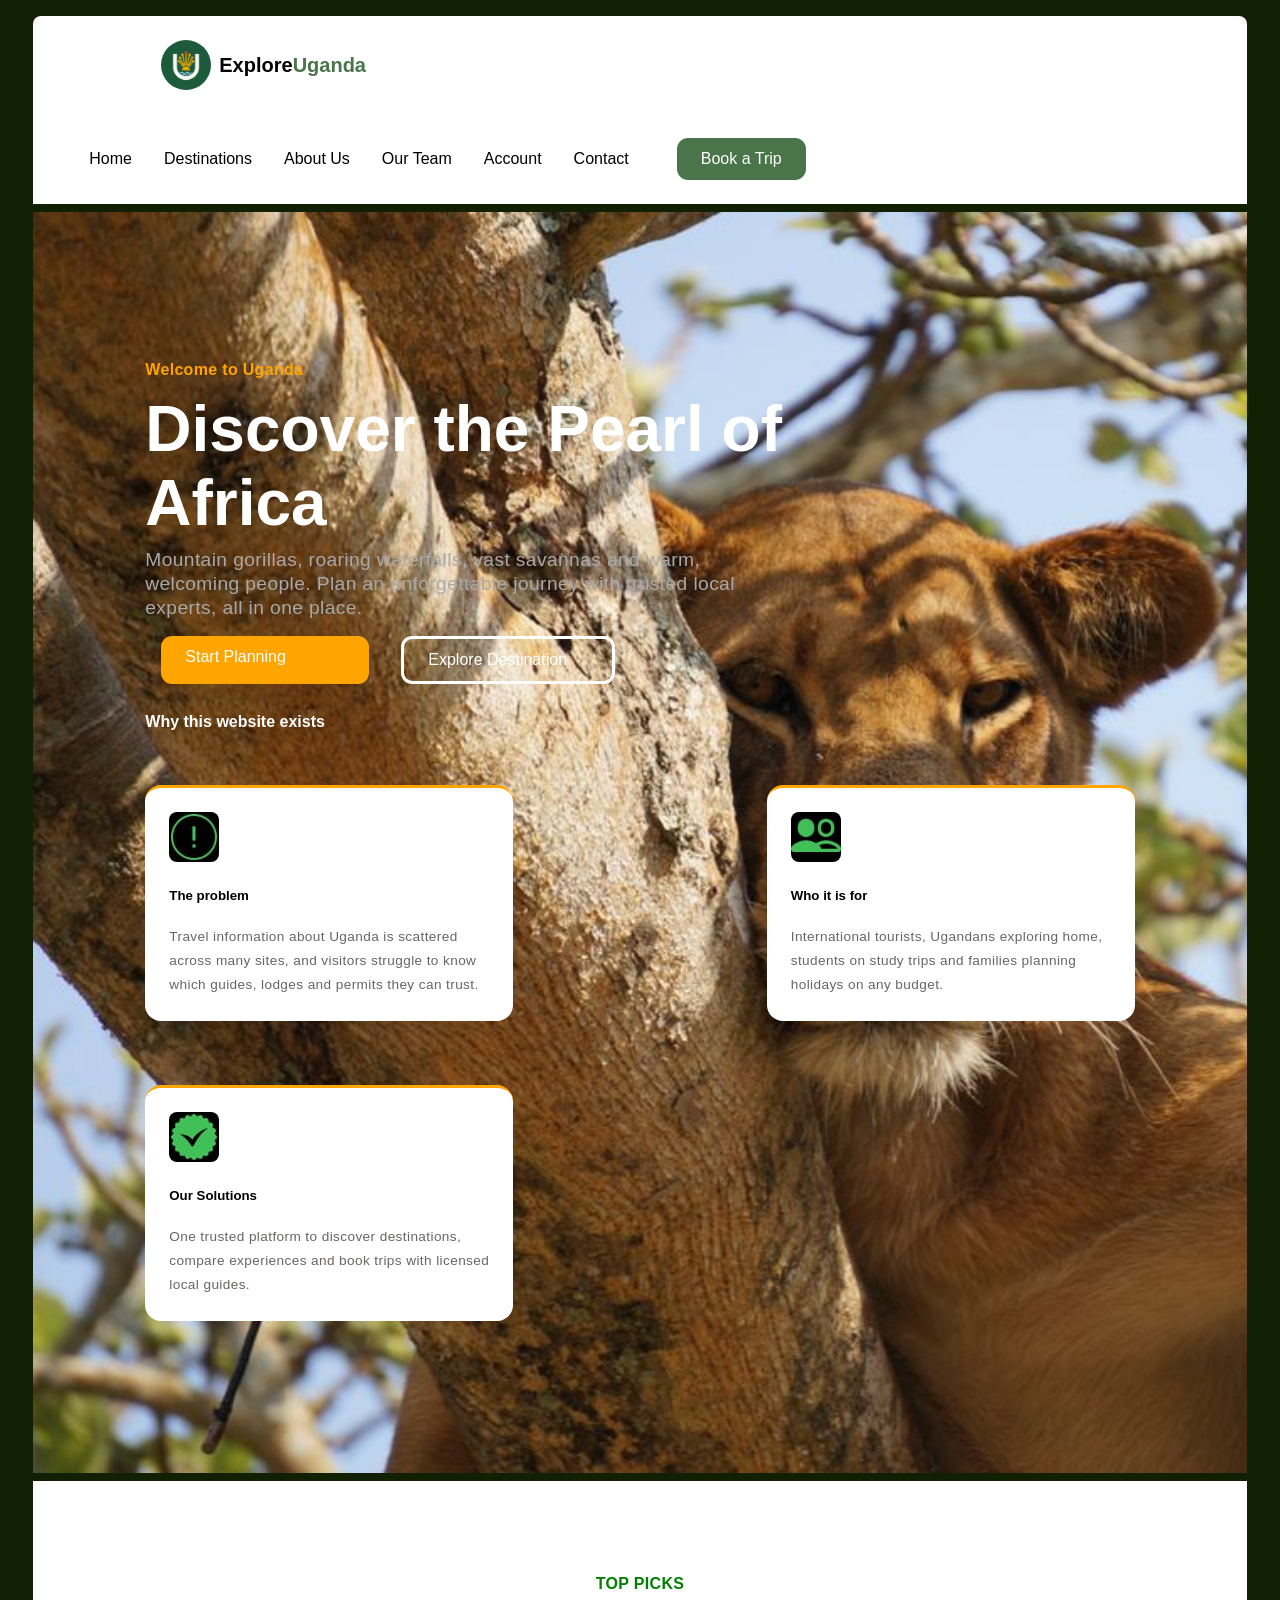
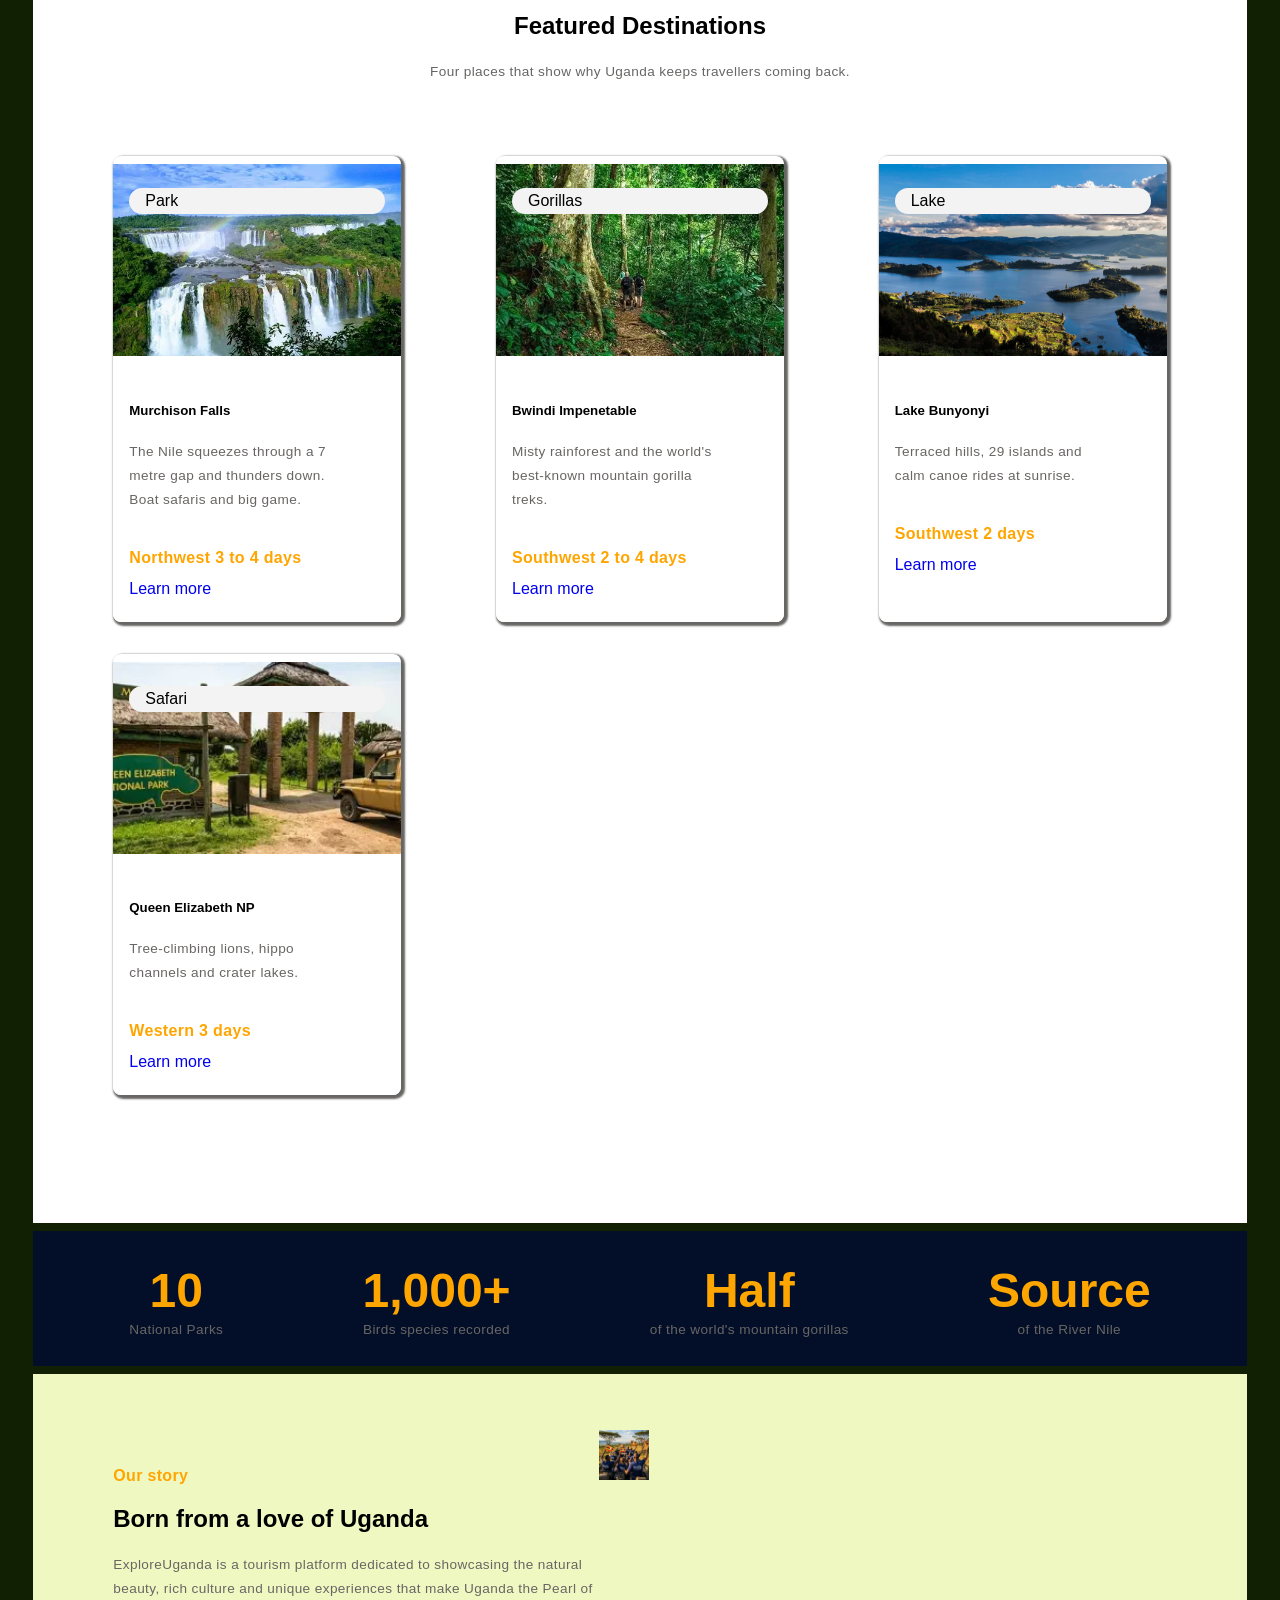
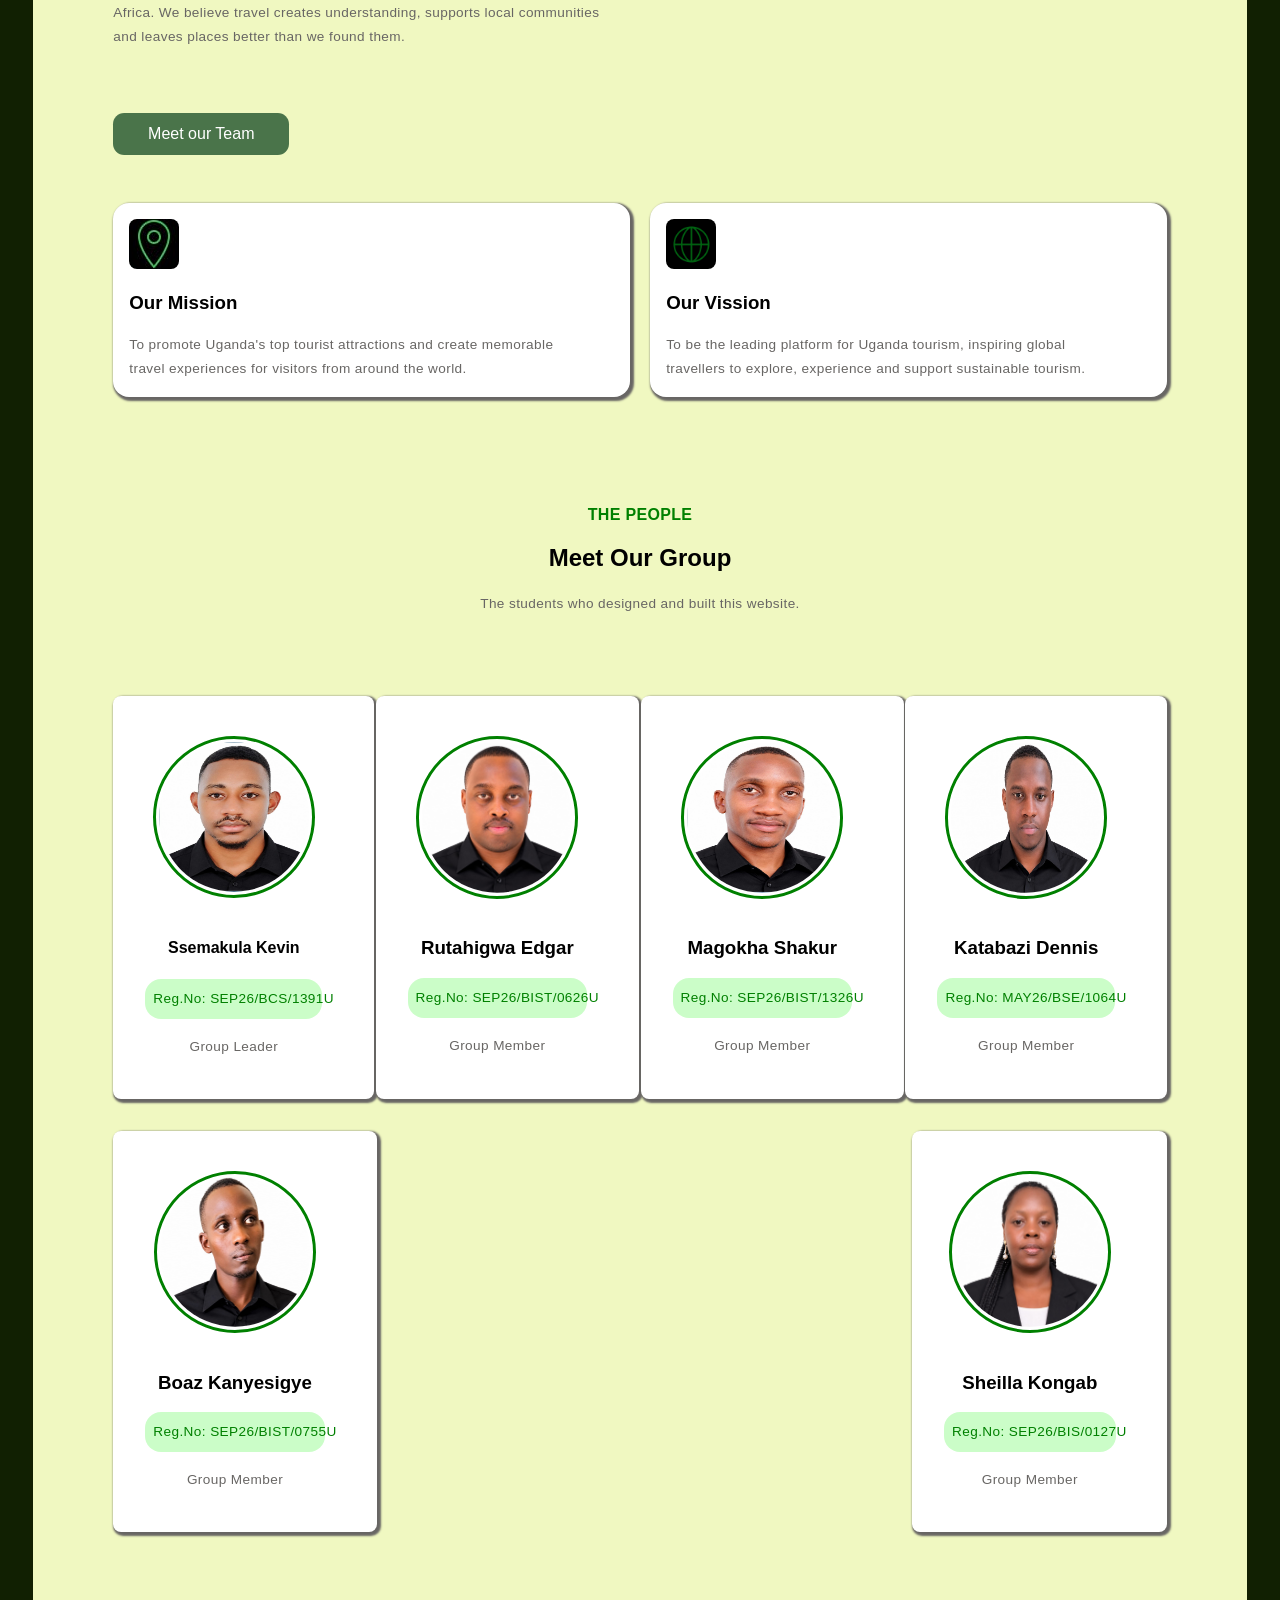
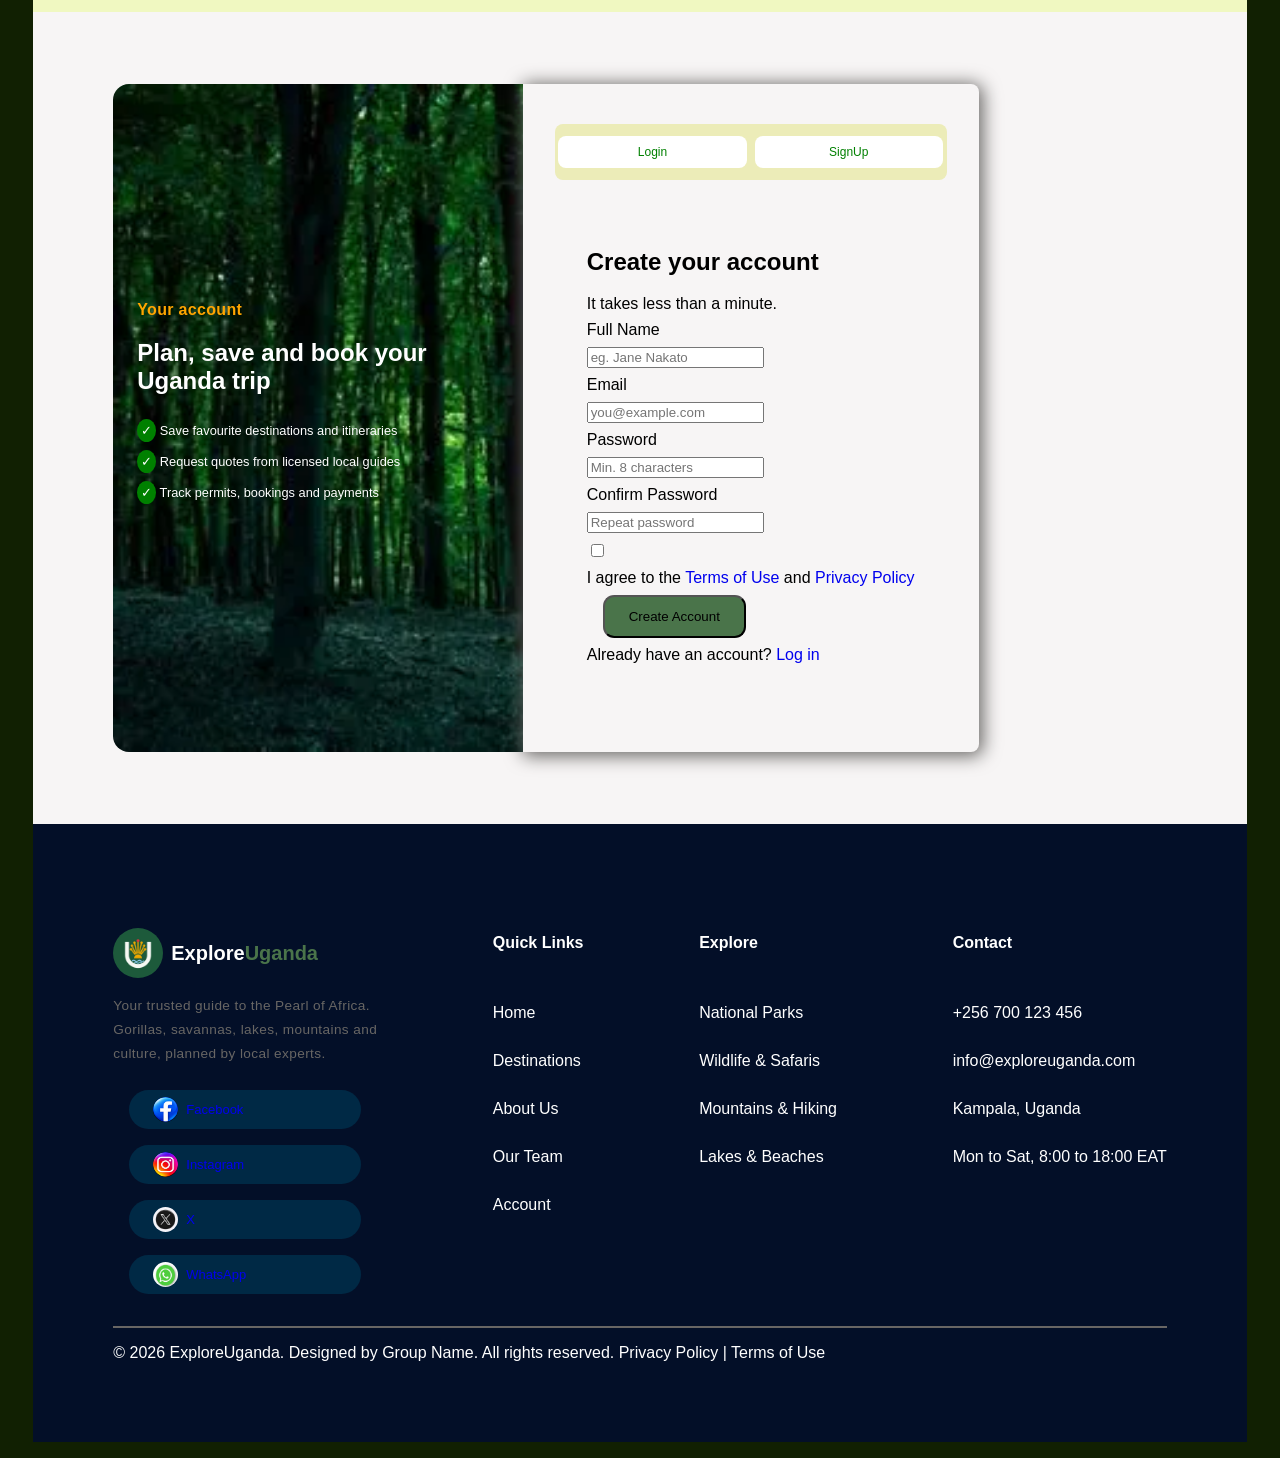
==== commit 82e8a412: "Organize images and rename page" ====
--- a/index.html
+++ b/index.html
@@ -1,407 +1,536 @@
-<!DOCTYPE html>
-<html lang="en">
-<head>
-  <meta charset="UTF-8">
-  <meta name="viewport" content="width=device-width, initial-scale=1.0">
-  <meta name="description" content="ExploreUganda: discover Uganda's national parks, lakes, mountains and culture, and plan your trip with trusted local experts.">
-  <title>ExploreUganda | Discover the Pearl of Africa</title>
-  <link rel="icon" href="images/logo.svg" type="image/svg+xml">
-  <!-- Font only (not a framework). The page falls back to system fonts if offline. -->
-  <link rel="preconnect" href="https://fonts.googleapis.com">
-  <link rel="preconnect" href="https://fonts.gstatic.com" crossorigin>
-  <link href="https://fonts.googleapis.com/css2?family=Inter:wght@400;500;600;700;800&display=swap" rel="stylesheet">
-  <link rel="stylesheet" href="style.css">
-</head>
-<body>
-
-  <!-- ================= 1. HEADER & NAVIGATION ================= -->
-  <header class="site-header">
-    <nav class="nav container" aria-label="Main navigation">
-      <a href="#home" class="brand">
-        <img src="images/logo.svg" alt="ExploreUganda logo" width="38" height="38">
-        <span>Explore<strong>Uganda</strong></span>
-      </a>
-
-      <!-- Pure CSS mobile menu toggle (checkbox hack, no JavaScript) -->
-      <input type="checkbox" id="nav-toggle" class="nav-toggle sr-only">
-      <label for="nav-toggle" class="nav-burger" aria-label="Open menu">
-        <span></span><span></span><span></span>
-      </label>
-
-      <div class="nav-menu">
-        <ul class="nav-links">
-          <li><a href="#home">Home</a></li>
-          <li><a href="#destinations">Destinations</a></li>
-          <li><a href="#about">About Us</a></li>
-          <li><a href="#team">Our Team</a></li>
-          <li><a href="#account">Account</a></li>
-          <li><a href="#contact">Contact</a></li>
-        </ul>
-        <a href="#account" class="btn btn-primary nav-cta">Book a Trip</a>
-      </div>
-    </nav>
-  </header>
-
-  <main>
-
-    <!-- ================= 2. HERO & PURPOSE STATEMENT ================= -->
-    <section id="home" class="hero">
-      <div class="container hero-inner">
-        <div class="hero-text">
-          <p class="eyebrow eyebrow-gold">Welcome to Uganda</p>
-          <h1>Discover the Pearl of Africa</h1>
-          <p class="hero-lede">Mountain gorillas, roaring waterfalls, vast savannas and warm, welcoming people. Plan an unforgettable journey with trusted local experts, all in one place.</p>
-          <div class="hero-actions">
-            <a href="#account" class="btn btn-gold">Start Planning</a>
-            <a href="#destinations" class="btn btn-outline-light">Explore Destinations</a>
-          </div>
-        </div>
-
-        <div class="purpose" aria-labelledby="purpose-title">
-          <h2 id="purpose-title" class="purpose-title">Why this website exists</h2>
-          <div class="purpose-grid">
-            <article class="purpose-card">
-              <span class="purpose-icon" aria-hidden="true">
-                <svg viewBox="0 0 24 24"><circle cx="12" cy="12" r="9"/><path d="M12 7v6M12 16.5v.5"/></svg>
-              </span>
-              <h3>The problem</h3>
-              <p>Travel information about Uganda is scattered across many sites, and visitors struggle to know which guides, lodges and permits they can trust.</p>
-            </article>
-            <article class="purpose-card">
-              <span class="purpose-icon" aria-hidden="true">
-                <svg viewBox="0 0 24 24"><circle cx="9" cy="8" r="3.5"/><path d="M2.5 20c.8-3.6 3.4-5.5 6.5-5.5s5.7 1.9 6.5 5.5"/><circle cx="17" cy="9" r="2.5"/><path d="M16.5 14.5c2.6 0 4.4 1.6 5 4.5"/></svg>
-              </span>
-              <h3>Who it is for</h3>
-              <p>International tourists, Ugandans exploring home, students on study trips and families planning holidays on any budget.</p>
-            </article>
-            <article class="purpose-card">
-              <span class="purpose-icon" aria-hidden="true">
-                <svg viewBox="0 0 24 24"><path d="M12 3l7 3v5c0 4.5-3 8.2-7 10-4-1.8-7-5.5-7-10V6z"/><path d="M8.5 12l2.5 2.5 4.5-5"/></svg>
-              </span>
-              <h3>Our solution</h3>
-              <p>One trusted platform to discover destinations, compare experiences and book trips with licensed local guides.</p>
-            </article>
-          </div>
-        </div>
-      </div>
-    </section>
-
-    <!-- ================= FEATURED DESTINATIONS ================= -->
-    <section id="destinations" class="section">
-      <div class="container">
-        <header class="section-head">
-          <p class="eyebrow">Top picks</p>
-          <h2>Featured Destinations</h2>
-          <p>Four places that show why Uganda keeps travellers coming back.</p>
-        </header>
-
-        <div class="dest-grid">
-          <article class="card dest-card">
-            <div class="card-media">
-              <img src="images/murchison-falls.svg" alt="Illustration of Murchison Falls between green hills">
-              <span class="tag">Park</span>
-            </div>
-            <div class="card-body">
-              <h3>Murchison Falls</h3>
-              <p>The Nile squeezes through a 7 metre gap and thunders down. Boat safaris and big game.</p>
-              <ul class="meta"><li>Northwest</li><li>3 to 4 days</li></ul>
-              <a href="#account" class="link-arrow">Learn more <span aria-hidden="true">&rarr;</span></a>
-            </div>
-          </article>
-
-          <article class="card dest-card">
-            <div class="card-media">
-              <img src="images/bwindi.svg" alt="Illustration of the Bwindi rainforest">
-              <span class="tag">Gorillas</span>
-            </div>
-            <div class="card-body">
-              <h3>Bwindi Impenetrable</h3>
-              <p>Misty rainforest and the world's best-known mountain gorilla treks.</p>
-              <ul class="meta"><li>Southwest</li><li>2 to 4 days</li></ul>
-              <a href="#account" class="link-arrow">Learn more <span aria-hidden="true">&rarr;</span></a>
-            </div>
-          </article>
-
-          <article class="card dest-card">
-            <div class="card-media">
-              <img src="images/lake-bunyonyi.svg" alt="Illustration of Lake Bunyonyi with a canoe">
-              <span class="tag">Lake</span>
-            </div>
-            <div class="card-body">
-              <h3>Lake Bunyonyi</h3>
-              <p>Terraced hills, 29 islands and calm canoe rides at sunrise.</p>
-              <ul class="meta"><li>Southwest</li><li>2 days</li></ul>
-              <a href="#account" class="link-arrow">Learn more <span aria-hidden="true">&rarr;</span></a>
-            </div>
-          </article>
-
-          <article class="card dest-card">
-            <div class="card-media">
-              <img src="images/queen-elizabeth.svg" alt="Illustration of an elephant on the savanna">
-              <span class="tag">Safari</span>
-            </div>
-            <div class="card-body">
-              <h3>Queen Elizabeth NP</h3>
-              <p>Tree-climbing lions, hippo channels and crater lakes.</p>
-              <ul class="meta"><li>Western</li><li>3 days</li></ul>
-              <a href="#account" class="link-arrow">Learn more <span aria-hidden="true">&rarr;</span></a>
-            </div>
-          </article>
-        </div>
-      </div>
-    </section>
-
-    <!-- Stats band -->
-    <section class="stats" aria-label="Uganda in numbers">
-      <div class="container stats-grid">
-        <div class="stat"><strong>10</strong><span>National parks</span></div>
-        <div class="stat"><strong>1,000+</strong><span>Bird species recorded</span></div>
-        <div class="stat"><strong>Half</strong><span>of the world's mountain gorillas</span></div>
-        <div class="stat"><strong>Source</strong><span>of the River Nile</span></div>
-      </div>
-    </section>
-
-    <!-- ================= 3. ABOUT US & GROUP MEMBERS ================= -->
-    <section id="about" class="section section-cream">
-      <div class="container">
-        <div class="about-split">
-          <div class="about-text">
-            <p class="eyebrow">Our story</p>
-            <h2>Born from a love of Uganda</h2>
-            <p>ExploreUganda is a tourism platform dedicated to showcasing the natural beauty, rich culture and unique experiences that make Uganda the Pearl of Africa. We believe travel creates understanding, supports local communities and leaves places better than we found them.</p>
-            <a href="#team" class="btn btn-primary">Meet the team</a>
-          </div>
-          <figure class="about-media">
-            <img src="images/about-story.svg" alt="Illustration of an elephant beside an acacia tree at sunset">
-          </figure>
-        </div>
-
-        <div class="mv-grid">
-          <article class="card mv-card">
-            <span class="icon-badge" aria-hidden="true">
-              <svg viewBox="0 0 24 24"><path d="M12 21s-7-6.2-7-11.5A7 7 0 0 1 19 9.5C19 14.8 12 21 12 21z"/><circle cx="12" cy="9.5" r="2.5"/></svg>
-            </span>
-            <h3>Our Mission</h3>
-            <p>To promote Uganda's top tourist attractions and create memorable travel experiences for visitors from around the world.</p>
-          </article>
-          <article class="card mv-card">
-            <span class="icon-badge" aria-hidden="true">
-              <svg viewBox="0 0 24 24"><circle cx="12" cy="12" r="9"/><path d="M3 12h18M12 3c2.5 2.6 3.8 5.6 3.8 9s-1.3 6.4-3.8 9c-2.5-2.6-3.8-5.6-3.8-9S9.5 5.6 12 3z"/></svg>
-            </span>
-            <h3>Our Vision</h3>
-            <p>To be the leading platform for Uganda tourism, inspiring global travellers to explore, experience and support sustainable tourism.</p>
-          </article>
-        </div>
-
-        <!-- Group members -->
-        <div id="team" class="team">
-          <header class="section-head">
-            <p class="eyebrow">The people</p>
-            <h2>Meet Our Group</h2>
-            <p>The students who designed and built this website.</p>
-          </header>
-
-          <div class="team-grid">
-            <article class="card member-card">
-              <img src="images/member1.jpg" alt="Profile picture of Member One" class="member-photo">
-              <h3 class="member-name">Member One Full Name</h3>
-              <p class="member-reg"><span>Reg. No:</span> 2X/BSCS/0001</p>
-              <p class="member-role">Team Lead &amp; HTML Structure</p>
-            </article>
-
-            <article class="card member-card">
-              <img src="images/member2.jpg" alt="Profile picture of Member Two" class="member-photo">
-              <h3 class="member-name">Member Two Full Name</h3>
-              <p class="member-reg"><span>Reg. No:</span> 2X/BSCS/0002</p>
-              <p class="member-role">CSS Styling &amp; Layout</p>
-            </article>
-
-            <article class="card member-card">
-              <img src="images/member3.jpg" alt="Profile picture of Member Three" class="member-photo">
-              <h3 class="member-name">Member Three Full Name</h3>
-              <p class="member-reg"><span>Reg. No:</span> 2X/BSCS/0003</p>
-              <p class="member-role">Forms &amp; Responsiveness</p>
-            </article>
-
-            <article class="card member-card">
-              <img src="images/member4.jpg" alt="Profile picture of Member Four" class="member-photo">
-              <h3 class="member-name">Member Four Full Name</h3>
-              <p class="member-reg"><span>Reg. No:</span> 2X/BSCS/0004</p>
-              <p class="member-role">Content &amp; Graphics</p>
-            </article>
-          </div>
-        </div>
-      </div>
-    </section>
-
-    <!-- ================= 4. USER ACCOUNT & AUTHENTICATION ================= -->
-    <section id="account" class="section">
-      <div class="container">
-        <div class="auth-wrap">
-
-          <aside class="auth-side">
-            <p class="eyebrow eyebrow-gold">Your account</p>
-            <h2>Plan, save and book your Uganda trip</h2>
-            <ul class="auth-perks">
-              <li>Save favourite destinations and itineraries</li>
-              <li>Request quotes from licensed local guides</li>
-              <li>Track permits, bookings and payments</li>
-            </ul>
-          </aside>
-
-          <div class="auth">
-            <!-- Pure CSS toggle: radio buttons switch between Login and Sign Up -->
-            <input type="radio" name="auth-mode" id="tab-login" class="auth-radio sr-only" checked>
-            <input type="radio" name="auth-mode" id="tab-signup" class="auth-radio sr-only">
-
-            <div class="auth-tabs" role="tablist">
-              <label for="tab-login" class="tab tab-login">Log In</label>
-              <label for="tab-signup" class="tab tab-signup">Sign Up</label>
-              <span class="tab-indicator" aria-hidden="true"></span>
-            </div>
-
-            <div class="auth-panels">
-
-              <!-- LOGIN FORM -->
-              <form class="auth-form form-login" action="#" method="post">
-                <h3>Welcome back</h3>
-                <p class="form-sub">Log in to continue planning your trip.</p>
-
-                <div class="field">
-                  <label for="login-user">Username or Email</label>
-                  <input type="text" id="login-user" name="username" placeholder="e.g. jane or jane@email.com" autocomplete="username" required>
-                </div>
-
-                <div class="field">
-                  <label for="login-pass">Password</label>
-                  <input type="password" id="login-pass" name="password" placeholder="Enter your password" autocomplete="current-password" minlength="6" required>
-                </div>
-
-                <a href="#forgot" class="forgot-link">Forgot Password?</a>
-
-                <button type="submit" class="btn btn-primary btn-block">Log In</button>
-
-                <p class="switch-text">Don't have an account? <label for="tab-signup">Create one</label></p>
-              </form>
-
-              <!-- SIGN UP FORM -->
-              <form class="auth-form form-signup" action="#" method="post">
-                <h3>Create your account</h3>
-                <p class="form-sub">It takes less than a minute.</p>
-
-                <div class="field">
-                  <label for="su-name">Full Name</label>
-                  <input type="text" id="su-name" name="fullname" placeholder="e.g. Jane Nakato" autocomplete="name" required>
-                </div>
-
-                <div class="field">
-                  <label for="su-email">Email</label>
-                  <input type="email" id="su-email" name="email" placeholder="you@example.com" autocomplete="email" required>
-                </div>
-
-                <div class="field-row">
-                  <div class="field">
-                    <label for="su-pass">Password</label>
-                    <input type="password" id="su-pass" name="password" placeholder="Min. 8 characters" autocomplete="new-password" minlength="8" required>
-                  </div>
-                  <div class="field">
-                    <label for="su-confirm">Confirm Password</label>
-                    <input type="password" id="su-confirm" name="confirm_password" placeholder="Repeat password" autocomplete="new-password" minlength="8" required>
-                  </div>
-                </div>
-
-                <label class="check">
-                  <input type="checkbox" name="terms" required>
-                  <span>I agree to the <a href="#contact">Terms of Use</a> and <a href="#contact">Privacy Policy</a></span>
-                </label>
-
-                <button type="submit" class="btn btn-primary btn-block">Create Account</button>
-
-                <p class="switch-text">Already have an account? <label for="tab-login">Log in</label></p>
-              </form>
-
-            </div>
-          </div>
-        </div>
-      </div>
-    </section>
-
-  </main>
-
-  <!-- Forgot password panel (opens with CSS :target) -->
-  <div id="forgot" class="modal" role="dialog" aria-labelledby="forgot-title">
-    <a href="#account" class="modal-backdrop" aria-label="Close"></a>
-    <form class="modal-box" action="#" method="post">
-      <a href="#account" class="modal-close" aria-label="Close">&times;</a>
-      <h3 id="forgot-title">Reset your password</h3>
-      <p class="form-sub">Enter your email and we will send you a reset link.</p>
-      <div class="field">
-        <label for="reset-email">Email</label>
-        <input type="email" id="reset-email" name="reset_email" placeholder="you@example.com" required>
-      </div>
-      <button type="submit" class="btn btn-primary btn-block">Send Reset Link</button>
-    </form>
-  </div>
-
-  <!-- ================= 5. FOOTER ================= -->
-  <footer id="contact" class="site-footer">
-    <div class="container footer-grid">
-      <div class="footer-brand">
-        <a href="#home" class="brand brand-light">
-          <img src="images/logo.svg" alt="" width="34" height="34">
-          <span>Explore<strong>Uganda</strong></span>
-        </a>
-        <p>Your trusted guide to the Pearl of Africa. Gorillas, savannas, lakes, mountains and culture, planned by local experts.</p>
-
-        <ul class="socials" aria-label="Social media">
-          <li><a href="#" aria-label="Facebook">
-            <svg viewBox="0 0 24 24" aria-hidden="true"><path d="M14 8h3V4h-3a4 4 0 0 0-4 4v2H8v4h2v6h4v-6h3l1-4h-4V8z"/></svg><span>Facebook</span></a></li>
-          <li><a href="#" aria-label="Instagram">
-            <svg viewBox="0 0 24 24" aria-hidden="true"><rect x="3.5" y="3.5" width="17" height="17" rx="5"/><circle cx="12" cy="12" r="4"/><circle cx="17.3" cy="6.7" r=".6"/></svg><span>Instagram</span></a></li>
-          <li><a href="#" aria-label="X (Twitter)">
-            <svg viewBox="0 0 24 24" aria-hidden="true"><path d="M4 4l16 16M20 4L4 20"/></svg><span>X</span></a></li>
-          <li><a href="#" aria-label="WhatsApp">
-            <svg viewBox="0 0 24 24" aria-hidden="true"><path d="M4 20l1.3-4A8 8 0 1 1 8 19z"/><path d="M9 9.5c.5 2.3 2.2 4 4.5 4.5l1-1.2 2 .8"/></svg><span>WhatsApp</span></a></li>
-        </ul>
-      </div>
-
-      <div class="footer-col">
-        <h4>Quick Links</h4>
-        <ul>
-          <li><a href="#home">Home</a></li>
-          <li><a href="#destinations">Destinations</a></li>
-          <li><a href="#about">About Us</a></li>
-          <li><a href="#team">Our Team</a></li>
-          <li><a href="#account">Account</a></li>
-        </ul>
-      </div>
-
-      <div class="footer-col">
-        <h4>Explore</h4>
-        <ul>
-          <li><a href="#destinations">National Parks</a></li>
-          <li><a href="#destinations">Wildlife &amp; Safaris</a></li>
-          <li><a href="#destinations">Mountains &amp; Hiking</a></li>
-          <li><a href="#destinations">Lakes &amp; Beaches</a></li>
-        </ul>
-      </div>
-
-      <div class="footer-col">
-        <h4>Contact</h4>
-        <ul class="contact-list">
-          <li><a href="tel:+256700123456">+256 700 123 456</a></li>
-          <li><a href="mailto:info@exploreuganda.com">info@exploreuganda.com</a></li>
-          <li>Kampala, Uganda</li>
-          <li>Mon to Sat, 8:00 to 18:00 EAT</li>
-        </ul>
-      </div>
-    </div>
-
-    <div class="container footer-bottom">
-      <p>&copy; 2026 ExploreUganda. Designed by <strong>Group Name</strong>. All rights reserved.</p>
-      <p class="legal"><a href="#contact">Privacy Policy</a><span aria-hidden="true">|</span><a href="#contact">Terms of Use</a></p>
-    </div>
-  </footer>
-
-</body>
-</html>
+<!DOCTYPE html>
+<html lang="en">
+<head>
+    <meta charset="UTF-8">
+    <meta name="viewport" content="width=device-width, initial-scale=1.0">
+    <link rel="stylesheet" href="style.css">
+    <link rel="icon" href="images/icon.jpeg">
+    <title>ExploreUganda</title>
+
+</head>
+
+<body>
+    <!--A container of all elements in the body element-->
+    <div class="allBodyElemets">
+        <!--Header section begins here-->
+        <header>
+            <nav class="nav">
+                <div class="NavTop">
+                    <div class="Brand">
+                        <img src="images/icon.jpeg" class="BrandLogo" width="50" height="50">
+                        <span class="BrandName">
+                            Explore<span>Uganda</span>
+                        </span>
+                    </div>
+
+                    <input type="checkbox" class="toggle" id="toggle">
+                    <label for="toggle" class="menuToggle">
+                        <span class="firstMenu">
+                            <img src="images/menu.png" class="IconImage">
+                        </span>
+                        <span class="SecondMenu IconImage">
+                            <img src="images/close.png">
+                        </span>
+                    </label>
+                </div>
+
+                <ul class="NavList">
+                    <li><a href="#homeSection">Home</a></li>
+                    <li><a href="#destinationSection">Destinations</a></li>
+                    <li><a href="#aboutUsSecion">About Us</a></li>
+                    <li><a href="#ourTeamSection">Our Team</a></li>
+                    <li><a href="#accountSection">Account</a></li>    
+                    <li><a href="#contactSection">Contact</a></li>    
+                    <li class="Button"><a href="#accountSection">Book a Trip</a></li>    
+                </ul>
+            
+                
+            </nav>
+        </header>
+
+        <!--Home section begins here-->
+        <section class="homeSection" id="homeSection" >
+            <div class="HomeContainer">
+                <h6>Welcome to Uganda</h6>
+                <h1>
+                    Discover the Pearl of<br>
+                    Africa
+                </h1>
+                <p class="Paragraph Paragraph2">
+                    Mountain gorillas, roaring waterfalls, vast savannas and warm,<br>
+                    welcoming people. Plan an unforgettable journey with trusted local<br>
+                    experts, all in one place.
+                </p>
+                <div class="HomeButtons">
+                    <span class="Button Plan">Start Planning</span>
+                    <span class="Button Destination">Explore Destination</span>
+                </div>
+                <div>
+                    <h4>Why this website exists</h4>
+                    <div class="HomeCards">
+                        <span>
+                            <img class="icons" src="images/Problem.png" width="50" height="50">
+                            
+                            <h5>The problem</h5>
+                            
+                            <p class="Paragraph">
+                                Travel information about Uganda is scattered across many sites, 
+                                and visitors struggle to know which guides, lodges and permits 
+                                they can trust.
+                            </p>
+                        </span>
+                        <span>
+                            <img class="icons" src="images/Users.png" width="50" height="50">
+                            <h5>Who it is for</h5>
+                            <p class="Paragraph">International tourists, Ugandans exploring home, students on study
+                                 trips and families planning holidays on any budget.</p>
+                        </span>
+                        <span>
+                            <img class="icons" src="images/Solution.png" width="50" height="50">
+                            <h5>Our Solutions</h5>
+                            <p class="Paragraph">
+                                One trusted platform to discover destinations, compare experiences
+                                and book trips with licensed local guides.
+                            </p>
+                        </span>
+                    </div>
+                </div>
+            </div>
+        </section>
+
+        <!--destinatin section begins here-->
+        <section class="destinationSection" id="destinationSection">
+            <div class="DestinationContainer">
+                <!--Group of headings-->
+                <div class="DestinationHeaders">
+                    <h6>TOP PICKS</h6>
+                    <h2>Featured Destinations</h2>
+                    <p class="Paragraph">Four places that show why Uganda keeps travellers coming back.</p>
+                </div>
+                
+                <!--group of cards for destintion cards-->
+                <div class="destinationCards">
+                    <div class="DestCards">
+                        <div class="img Card1">
+                            <label>Park</label>
+                        </div>
+                        <div class="words">
+                            <h5>Murchison Falls</h5>
+                            <p class="Paragraph">
+                                The Nile squeezes through a 7<br>
+                                metre gap and thunders down.<br>
+                                Boat safaris and big game.
+                            </p>
+                            <h6>
+                                <span>Northwest</span> 3 to 4 days
+                            </h6>
+                            <a href="#accountSection">Learn more </a>
+
+                        </div>
+                    </div>
+
+                    <div class="DestCards">
+                        <div class="img Card2">
+                            <label>Gorillas</label>
+                        </div>
+                        <div class="words">
+                            <h5>Bwindi Impenetable</h5>
+                            <p class="Paragraph">
+                                Misty rainforest and the world's<br>
+                                best-known mountain gorilla<br>
+                                treks.
+                            </p>
+                            <h6>
+                                <span>Southwest</span> 2 to 4 days
+                            </h6>
+                            <a href="#accountSection">Learn more </a>
+
+                        </div>
+                    </div>
+
+                    <div class="DestCards">
+                        <div class="img Card3">
+                            <label>Lake</label>
+                        </div>
+                        <div class="words">
+                            <h5>Lake Bunyonyi</h5>
+                            <p class="Paragraph">
+                                Terraced hills, 29 islands and<br>
+                                calm canoe rides at sunrise.
+                            </p>
+                            <h6>
+                                <span>Southwest</span> 2 days
+                            </h6>
+                            <a href="#accountSection">Learn more </a>
+
+                        </div>
+                    </div>
+
+                    <div class="DestCards">
+                        <div class="img Card4">
+                            <label>Safari</label>
+                        </div>
+                        <div class="words">
+                            <h5>Queen Elizabeth NP</h5>
+                            <p class="Paragraph">
+                                Tree-climbing lions, hippo<br>
+                                channels and crater lakes.
+                            </p>
+                            <h6>
+                                <span>Western</span> 3 days
+                            </h6>
+                            <a href="#accountSection">Learn more </a>
+
+                        </div>
+                    </div>
+
+                </div>
+
+                
+            </div>
+            
+            
+        </section>
+        <!--Destinatin bottom-->
+        <div class="DestBottom">
+            <span>
+                <h1>10</h1>
+                <p>National Parks</p>
+            </span>
+
+            <span>
+                <h1>1,000+</h1>
+                <p>Birds species recorded</p>
+            </span>
+
+            <span>
+                <h1>Half</h1>
+                <p>of the world's mountain gorillas</p>
+            </span>
+
+            <span>
+                <h1>Source</h1>
+                <p>of the River Nile</p>
+            </span>
+            
+        
+        </div>
+
+        <!--About Us section begins here-->
+        <section class="aboutUsSecion" id="aboutUsSecion">
+            <div class="About1">
+                <span>
+                    <h6>Our story</h6>
+                    <h2>Born from a love of Uganda</h2>
+                    <p class="Paragraph">
+                        ExploreUganda is a tourism platform dedicated to showcasing the natural<br>
+                        beauty, rich culture and unique experiences that make Uganda the Pearl of<br>
+                        Africa. We believe travel creates understanding, supports local communities<br> 
+                        and leaves places better than we found them.
+                    </p>
+                    <label class="Button"><a href="#ourTeamSection">Meet our Team</a></label>
+                </span>
+                <span>
+                    <img src="images/OurStory.jpeg" width="50" height="50">
+                    
+                </span>
+            </div>
+
+            <div class="About2">
+                <span>
+                    <img class="icons" src="images/Mission.png" width="50" height="50">
+                    <h3>Our Mission</h3>
+                    <p class="Paragraph">
+                        To promote Uganda's top tourist attractions and create memorable<br>
+                        travel experiences for visitors from around the world.
+                    </p>
+                </span>
+                
+                <span>
+                    <img class="icons" src="images/Vision.png" width="50" height="50">
+                    <h3>Our Vission</h3>
+                    <p class="Paragraph">
+                        To be the leading platform for Uganda tourism, inspiring global<br>
+                        travellers to explore, experience and support sustainable tourism.
+                    </p>
+                </span>
+            </div>
+        </section>  
+
+        <!--Our Team section begins here-->
+        <section class="ourTeamSection" id="ourTeamSection">
+            <!--Group of headings-->
+            <div class="DestinationHeaders">
+                <h6>THE PEOPLE</h6>
+                <h2>Meet Our Group</h2>
+                <p class="Paragraph">The students who designed and built this website.</p>
+            </div>
+            
+            <!--group of cards for Our Team cards-->
+            <div class="destinationCards">
+                <div class="TeamCards">
+                    <div>
+                        <img src="images/Kevin.jpeg" width="150" height="150">
+                    </div>
+                    <div>
+                        <h4>Ssemakula Kevin</h4>
+                        <label class="Paragraph">Reg.No: SEP26/BCS/1391U</label>
+                        <p class="Paragraph">
+                            Group Leader
+                        </p>
+                    </div>
+                </div>
+
+                <div class="TeamCards">
+                    <div>
+                        <img src="images/Edgar.jpeg" width="150" height="150">
+                    </div>
+                    <div>
+                        <h3>Rutahigwa Edgar</h3>
+                        <label class="Paragraph">Reg.No: SEP26/BIST/0626U</label>
+                        <p class="Paragraph">
+                            Group Member
+                        </p>
+                    </div>
+                </div>
+                
+                <div class="TeamCards">
+                    <div>
+                        <img src="images/Shaka.jpeg" width="150" height="150">
+                    </div>
+                    <div>
+                        <h3>Magokha Shakur</h3>
+                        <label class="Paragraph">Reg.No: SEP26/BIST/1326U</label>
+                        <p class="Paragraph">
+                            Group Member
+                        </p>
+                    </div>
+                </div>
+
+                <div class="TeamCards">
+                    <div>
+                        <img src="images/Denis.jpeg" width="150" height="150">
+                    </div>
+                    <div>
+                        <h3>Katabazi Dennis</h3>
+                        <label class="Paragraph">Reg.No: MAY26/BSE/1064U</label>
+                        <p class="Paragraph">
+                            Group Member
+                        </p>
+                    </div>
+                </div>
+
+                <div class="TeamCards">
+                    <div>
+                        <img src="images/Kanye.jpeg" width="150" height="150">
+                    </div>
+                    <div>
+                        <h3>Boaz Kanyesigye</h3>
+                        <label class="Paragraph">Reg.No: SEP26/BIST/0755U</label>
+                        <p class="Paragraph">
+                            Group Member
+                        </p>
+                    </div>
+                </div>
+
+                <div class="TeamCards">
+                    <div>
+                        <img src="images/Sheilla.jpeg" width="150" height="150">
+                    </div>
+                    <div>
+                        <h3>Sheilla Kongab</h3>
+                        <label class="Paragraph">Reg.No: SEP26/BIS/0127U</label>
+                        <p class="Paragraph">
+                            Group Member
+                        </p>
+                    </div>
+                </div>
+            </div>
+
+        </section>  
+
+
+        <!--Account section begins here-->
+        <section class="accountSection" id="accountSection">
+           <div class="YourAccount">
+                <h6>Your account</h6>
+                <h2>
+                    Plan, save and book your<br>
+                    Uganda trip
+                </h2>
+                <ul class="Tick">
+                    <li><span>✓</span> Save favourite destinations and itineraries</li>
+                    <li><span>✓</span> Request quotes from licensed local guides </li>
+                    <li><span>✓</span> Track permits, bookings and payments</li>
+                </ul>
+           </div>
+           
+            <div class="form">
+                <form>
+                    
+                    <input type="radio" name="auth"  id="SignUp" checked>
+                    <input type="radio" name="auth" id="login">
+                        
+                    <div class="Buttons4">
+                        <label class="ButLog" for="login"><a href="#accountSection">Login</a></label>
+                        <label class="ButSign" for="SignUp"><a href="#accountSection">SignUp</a></label>
+                    </div>
+                    <div class="Views">
+                        <div id="SignUpView" class="SignUpView">
+                            <h2>Create your account</h2>
+                            <p>It takes less than a minute.</p>
+
+                            <label class="FormLabel">
+                                Full Name
+                            </label>
+                            <input class="FormInput" type="text" placeholder="eg. Jane Nakato" required>
+
+                            <label class="FormLabel">
+                                Email
+                            </label>
+                            <input class="FormInput" type="email" placeholder="you@example.com" required>
+
+                            <div class="PasswordFields">
+                                <div>
+                                    <label for="Password" class="FormLabel">Password</label>
+                                    <input class="FormInput" type="password" id="Password" minlength="8" placeholder="Min. 8 characters" required>
+                                </div>
+
+                                <div>
+                                    <label for="confirm-password" class="FormLabel">Confirm Password</label>
+                                    <input class="FormInput" type="password" id="confirm-password" minlength="8" placeholder="Repeat password" required>
+                                </div>
+
+                                <div class="Terms">
+                                    <input type="checkbox">
+                                    <label>
+                                        I agree to the <span><a href="#contactSection">Terms of Use</a></span> and
+                                        <span><a href="#contactSection">Privacy Policy</a></span>
+                                    </label>
+                                </div>
+
+                                <button type="submit" class="Button">Create Account</button>
+
+                                <p>Already have an account? <a href="#accountSection">Log in</a></p>
+                            </div>
+                        </div>
+
+                        <div id="LoginView">
+                            <h2>Welcom back</h2>
+                            <p>log in to continue planning your trip.</p>
+
+                            <label class="FormLabel">
+                                Username or Email
+                            </label>
+                            <input class="FormInput" type="email" placeholder="you@example.com" required>
+
+        
+                            <div>
+                                <label for="Password" class="FormLabel">Password</label>
+                                <input class="FormInput" type="password" id="Password" minlength="8" placeholder="Min. 8 characters" required>
+                            </div>
+
+                            <button type="submit" class="Button">Log In</button>
+
+                            <p>Don't have an account? <a href="#accountSection">Create one</a></p>
+                        
+                        </div>
+                    </div>
+                </form>
+            </div>
+
+        </section>
+
+
+        <!--Contact section begins here-->
+        <section class="contactSection" id="contactSection">
+            <div class="ContactGroup">
+                <div class="AllContacts">
+                    <!--First Column Explore Uganda-->
+                    <div class="cl1">
+                        <div class="Brand">
+                            <img src="images/icon.jpeg" class="BrandLogo" width="50" height="50">
+                            <span class="BrandName">Explore<span>Uganda</span></span>
+                        </div>
+                        <div class="Paragraph">
+                            Your trusted guide to the Pearl of Africa.<br>
+                            Gorillas, savannas, lakes, mountains and<br>
+                            culture, planned by local experts.
+                        </div>
+                        <div class="ButtonG">
+                            <div class="ButtonC">
+                                <img src="images/facebook.png" width="25" height="25">
+                                <a href="https://facebook.com"><label>Facebook</label></a>
+                            </div>
+                            <div class="ButtonC">
+                                <img src="images/Instagram.png" width="25" height="25">
+                                <label><a href="https://Instagram.com">Instagram</a></label>
+                            </div>
+                            <div class="ButtonC">
+                                <img src="images/X.png.jpeg" width="25" height="25">
+                                <label><a href="https://twiter.com">X</a></label>
+                            </div>
+                            <div class="ButtonC">
+                                <img src="images/Whatsapp.png" width="25" height="25">
+                                <label><a href="https://WhatsApp.com">WhatsApp</a></label>
+                            </div>
+                        </div>
+                    </div>
+
+
+                    <!--Second Column Quick links-->
+                    <div class="Quick"> 
+                      <h4>
+                        Quick Links
+                      </h4> 
+                      <ul>
+                        <li><a href="#homeSection">Home</a></li>
+                        <li><a href="#destinationSection">Destinations</a></li>
+                        <li><a href="#aboutUsSecion">About Us</a></li>
+                        <li><a href="#ourTeamSection">Our Team</a></li>
+                        <li><a href="#accountSection">Account</a></li>       
+                    </ul> 
+                    </div>
+
+                    <!--Third Column Explore-->
+                    <div class="Quick"> 
+                        <h4>
+                            Explore
+                        </h4> 
+                        <ul>
+                            <li><a href="#destinationSection">National Parks</a></li>
+                            <li><a href="#destinationSection">Wildlife & Safaris</a></li>
+                            <li><a href="#destinationSection">Mountains & Hiking</a></li>
+                            <li><a href="#destinationSection">Lakes & Beaches</a></li>
+                           
+                        </ul> 
+                    </div>
+                    
+                    <!--Fourth Column Contact-->
+                    <div class="Quick"> 
+                        <h4>
+                            Contact
+                        </h4>
+                        <ul>
+                            
+                            <li>+256 700 123 456</li>
+                            <li>info@exploreuganda.com</li>
+                            <li>Kampala, Uganda</li>
+                            <li>Mon to Sat, 8:00 to 18:00 EAT</li>
+                        </ul>
+                    </div>
+
+                </div>
+            
+                <div>
+                    <span>
+                        © 2026 ExploreUganda. Designed by Group Name. All rights reserved.
+                    </span>
+                    <span>Privacy Policy | Terms of Use</span>
+                </div>
+            </div>
+        </section>
+    </div>
+
+</body>
+</html>
--- a/style.css
+++ b/style.css
@@ -1,835 +1,646 @@
-/* =========================================================
-   ExploreUganda | style.css
-   Pure CSS3: Flexbox + Grid, no frameworks, no JavaScript
-   ========================================================= */
-
-/* ---------- 1. Design tokens (colour palette) ---------- */
-:root {
-  --navy: #0b2341;
-  --navy-2: #12305a;
-  --green: #18723a;
-  --green-dark: #125a2d;
-  --green-light: #4cc17a;
-  --green-tint: #e3f1e7;
-  --gold: #f2a900;
-  --gold-dark: #d99600;
-  --cream: #f5f1e8;
-  --white: #ffffff;
-  --text: #1c2b3a;
-  --muted: #5b6b7b;
-  --line: #e3e7ec;
-
-  --radius: 14px;
-  --radius-sm: 10px;
-  --shadow: 0 6px 24px rgba(11, 35, 65, 0.08);
-  --shadow-lg: 0 18px 40px rgba(11, 35, 65, 0.16);
-  --font: "Inter", "Segoe UI", system-ui, -apple-system, Roboto, Arial, sans-serif;
-  --header-h: 72px;
-}
-
-/* ---------- 2. Reset & base ---------- */
-*,
-*::before,
-*::after { box-sizing: border-box; }
-
-html {
-  scroll-behavior: smooth;
-  scroll-padding-top: var(--header-h);
-}
-
-body {
-  margin: 0;
-  font-family: var(--font);
-  font-size: 16px;
-  line-height: 1.6;
-  color: var(--text);
-  background: var(--white);
-  -webkit-font-smoothing: antialiased;
-}
-
-img { max-width: 100%; display: block; }
-a { color: inherit; text-decoration: none; }
-h1, h2, h3, h4 { margin: 0; line-height: 1.2; color: var(--navy); }
-p { margin: 0; }
-ul { margin: 0; padding: 0; list-style: none; }
-
-.container {
-  width: min(1160px, 100% - 40px);
-  margin-inline: auto;
-}
-
-.sr-only {
-  position: absolute;
-  width: 1px;
-  height: 1px;
-  overflow: hidden;
-  clip: rect(0 0 0 0);
-  white-space: nowrap;
-}
-
-/* ---------- 3. Reusable components ---------- */
-.eyebrow {
-  font-size: 0.75rem;
-  font-weight: 700;
-  letter-spacing: 0.14em;
-  text-transform: uppercase;
-  color: var(--green);
-  margin-bottom: 10px;
-}
-.eyebrow-gold { color: var(--gold); }
-
-.btn {
-  display: inline-flex;
-  align-items: center;
-  justify-content: center;
-  gap: 8px;
-  padding: 12px 22px;
-  border-radius: 10px;
-  border: 2px solid transparent;
-  font: 600 0.95rem/1 var(--font);
-  cursor: pointer;
-  transition: background-color 0.25s, color 0.25s, border-color 0.25s, transform 0.2s, box-shadow 0.25s;
-}
-.btn:hover { transform: translateY(-2px); }
-.btn:active { transform: translateY(0); }
-
-.btn-primary { background: var(--green); color: var(--white); }
-.btn-primary:hover { background: var(--green-dark); box-shadow: 0 8px 20px rgba(24, 114, 58, 0.3); }
-
-.btn-gold { background: var(--gold); color: var(--navy); }
-.btn-gold:hover { background: var(--gold-dark); box-shadow: 0 8px 20px rgba(242, 169, 0, 0.35); }
-
-.btn-outline-light { border-color: rgba(255, 255, 255, 0.85); color: var(--white); }
-.btn-outline-light:hover { background: var(--white); color: var(--navy); }
-
-.btn-block { width: 100%; padding: 14px 22px; }
-
-.card {
-  background: var(--white);
-  border: 1px solid var(--line);
-  border-radius: var(--radius);
-  box-shadow: var(--shadow);
-  transition: transform 0.25s, box-shadow 0.25s;
-}
-.card:hover { transform: translateY(-4px); box-shadow: var(--shadow-lg); }
-
-.icon-badge {
-  display: inline-grid;
-  place-items: center;
-  width: 52px;
-  height: 52px;
-  border-radius: 12px;
-  background: var(--green-tint);
-  margin-bottom: 16px;
-}
-.icon-badge svg,
-.purpose-icon svg {
-  width: 26px;
-  height: 26px;
-  fill: none;
-  stroke: var(--green);
-  stroke-width: 1.8;
-  stroke-linecap: round;
-  stroke-linejoin: round;
-}
-
-.link-arrow {
-  display: inline-flex;
-  align-items: center;
-  gap: 6px;
-  font-weight: 700;
-  font-size: 0.9rem;
-  color: var(--green);
-}
-.link-arrow span { transition: transform 0.25s; }
-.link-arrow:hover span { transform: translateX(5px); }
-
-.section { padding: 88px 0; }
-.section-cream { background: var(--cream); }
-
-.section-head {
-  text-align: center;
-  max-width: 640px;
-  margin: 0 auto 48px;
-}
-.section-head h2 { font-size: clamp(1.8rem, 3.2vw, 2.4rem); margin-bottom: 10px; }
-.section-head p:last-child { color: var(--muted); }
-
-/* ---------- 4. Header & navigation ---------- */
-.site-header {
-  position: sticky;
-  top: 0;
-  z-index: 50;
-  background: rgba(255, 255, 255, 0.96);
-  backdrop-filter: blur(8px);
-  border-bottom: 1px solid var(--line);
-}
-
-.nav {
-  display: flex;
-  align-items: center;
-  justify-content: space-between;
-  height: var(--header-h);
-}
-
-.brand {
-  display: flex;
-  align-items: center;
-  gap: 10px;
-  font-size: 1.25rem;
-  font-weight: 700;
-  color: var(--navy);
-}
-.brand strong { color: var(--green); font-weight: 800; }
-.brand-light { color: var(--white); }
-.brand-light strong { color: var(--green-light); }
-
-.nav-menu {
-  display: flex;
-  align-items: center;
-  gap: 32px;
-}
-
-.nav-links {
-  display: flex;
-  gap: 28px;
-}
-
-.nav-links a {
-  position: relative;
-  padding: 6px 0;
-  font-size: 0.95rem;
-  font-weight: 500;
-  color: var(--text);
-  transition: color 0.25s;
-}
-
-/* Hover effect: colour change + animated underline */
-.nav-links a::after {
-  content: "";
-  position: absolute;
-  left: 0;
-  bottom: 0;
-  width: 100%;
-  height: 2px;
-  border-radius: 2px;
-  background: var(--green);
-  transform: scaleX(0);
-  transform-origin: left;
-  transition: transform 0.3s ease;
-}
-.nav-links a:hover,
-.nav-links a:focus-visible { color: var(--green); }
-.nav-links a:hover::after,
-.nav-links a:focus-visible::after { transform: scaleX(1); }
-
-.nav-cta { padding: 11px 20px; }
-
-/* Burger (shown on small screens only) */
-.nav-burger {
-  display: none;
-  flex-direction: column;
-  justify-content: center;
-  gap: 5px;
-  width: 44px;
-  height: 44px;
-  padding: 10px;
-  border-radius: 10px;
-  cursor: pointer;
-}
-.nav-burger:hover { background: var(--green-tint); }
-.nav-burger span {
-  display: block;
-  height: 2px;
-  background: var(--navy);
-  border-radius: 2px;
-  transition: transform 0.3s, opacity 0.3s;
-}
-.nav-toggle:focus-visible + .nav-burger { outline: 2px solid var(--green); }
-
-/* ---------- 5. Hero & purpose ---------- */
-.hero {
-  position: relative;
-  color: var(--white);
-  /* Layered background: gradient overlay on top of an illustration */
-  background:
-    linear-gradient(100deg, rgba(11, 35, 65, 0.92) 0%, rgba(11, 35, 65, 0.7) 45%, rgba(11, 35, 65, 0.25) 100%),
-    url("images/hero.svg") center / cover no-repeat;
-  padding: 96px 0 80px;
-}
-
-.hero-inner {
-  display: flex;
-  flex-direction: column;
-  gap: 64px;
-}
-
-.hero-text { max-width: 640px; }
-
-.hero h1 {
-  color: var(--white);
-  font-size: clamp(2.4rem, 5.5vw, 4rem);
-  font-weight: 800;
-  letter-spacing: -0.02em;
-  margin-bottom: 18px;
-}
-
-.hero-lede {
-  font-size: 1.1rem;
-  color: rgba(255, 255, 255, 0.88);
-  max-width: 560px;
-  margin-bottom: 30px;
-}
-
-.hero-actions {
-  display: flex;
-  flex-wrap: wrap;
-  gap: 14px;
-}
-
-.purpose-title {
-  color: var(--white);
-  font-size: 1.15rem;
-  font-weight: 700;
-  margin-bottom: 18px;
-}
-
-.purpose-grid {
-  display: grid;
-  grid-template-columns: repeat(3, 1fr);
-  gap: 20px;
-}
-
-.purpose-card {
-  background: rgba(255, 255, 255, 0.97);
-  color: var(--text);
-  border-radius: var(--radius);
-  padding: 24px;
-  box-shadow: var(--shadow-lg);
-  border-top: 4px solid var(--gold);
-  transition: transform 0.25s;
-}
-.purpose-card:hover { transform: translateY(-4px); }
-.purpose-card h3 { font-size: 1.1rem; margin-bottom: 8px; }
-.purpose-card p { font-size: 0.94rem; color: var(--muted); }
-
-.purpose-icon {
-  display: inline-grid;
-  place-items: center;
-  width: 44px;
-  height: 44px;
-  border-radius: 10px;
-  background: var(--green-tint);
-  margin-bottom: 14px;
-}
-
-/* ---------- 6. Destinations ---------- */
-.dest-grid {
-  display: grid;
-  grid-template-columns: repeat(4, 1fr);
-  gap: 24px;
-}
-
-.dest-card { overflow: hidden; display: flex; flex-direction: column; }
-
-.card-media {
-  position: relative;
-  aspect-ratio: 16 / 10;
-  overflow: hidden;
-}
-.card-media img {
-  width: 100%;
-  height: 100%;
-  object-fit: cover;
-  transition: transform 0.5s ease;
-}
-.dest-card:hover .card-media img { transform: scale(1.06); }
-
-.tag {
-  position: absolute;
-  top: 12px;
-  left: 12px;
-  background: var(--white);
-  color: var(--navy);
-  font-size: 0.72rem;
-  font-weight: 700;
-  padding: 4px 10px;
-  border-radius: 999px;
-}
-
-.card-body {
-  display: flex;
-  flex-direction: column;
-  gap: 10px;
-  padding: 20px;
-  flex: 1;
-}
-.card-body h3 { font-size: 1.1rem; }
-.card-body > p { font-size: 0.92rem; color: var(--muted); flex: 1; }
-
-.meta {
-  display: flex;
-  flex-wrap: wrap;
-  gap: 14px;
-  font-size: 0.82rem;
-  font-weight: 600;
-  color: var(--text);
-}
-
-/* ---------- 7. Stats band ---------- */
-.stats {
-  background: var(--navy);
-  padding: 52px 0;
-}
-.stats-grid {
-  display: grid;
-  grid-template-columns: repeat(4, 1fr);
-  gap: 24px;
-  text-align: center;
-}
-.stat strong {
-  display: block;
-  font-size: clamp(2rem, 4vw, 2.6rem);
-  font-weight: 800;
-  color: var(--gold);
-  line-height: 1.1;
-}
-.stat span { font-size: 0.9rem; color: rgba(255, 255, 255, 0.8); }
-
-/* ---------- 8. About ---------- */
-.about-split {
-  display: grid;
-  grid-template-columns: 1.1fr 1fr;
-  gap: 56px;
-  align-items: center;
-  margin-bottom: 56px;
-}
-.about-text h2 { font-size: clamp(1.8rem, 3.2vw, 2.4rem); margin-bottom: 16px; }
-.about-text p { color: var(--muted); margin-bottom: 26px; }
-
-.about-media { margin: 0; }
-.about-media img {
-  width: 100%;
-  border-radius: 18px;
-  box-shadow: var(--shadow-lg);
-}
-
-.mv-grid {
-  display: grid;
-  grid-template-columns: repeat(2, 1fr);
-  gap: 24px;
-  margin-bottom: 88px;
-}
-.mv-card { padding: 30px; }
-.mv-card h3 { font-size: 1.3rem; margin-bottom: 8px; }
-.mv-card p { color: var(--muted); }
-
-/* ---------- 9. Team / group members ---------- */
-.team-grid {
-  display: grid;
-  grid-template-columns: repeat(auto-fit, minmax(220px, 1fr));
-  gap: 24px;
-}
-
-.member-card {
-  display: flex;
-  flex-direction: column;
-  align-items: center;
-  text-align: center;
-  padding: 32px 22px 26px;
-}
-
-.member-photo {
-  width: 128px;
-  height: 128px;
-  border-radius: 50%;
-  object-fit: cover;
-  border: 4px solid var(--white);
-  box-shadow: 0 0 0 3px var(--green), var(--shadow);
-  margin-bottom: 18px;
-  transition: transform 0.3s;
-}
-.member-card:hover .member-photo { transform: scale(1.05); }
-
-.member-name { font-size: 1.08rem; margin-bottom: 6px; }
-
-.member-reg {
-  display: inline-block;
-  font-size: 0.85rem;
-  font-weight: 600;
-  color: var(--green-dark);
-  background: var(--green-tint);
-  padding: 4px 12px;
-  border-radius: 999px;
-  margin-bottom: 10px;
-}
-.member-reg span { font-weight: 500; color: var(--muted); }
-
-.member-role { font-size: 0.88rem; color: var(--muted); }
-
-/* ---------- 10. Account / authentication ---------- */
-.auth-wrap {
-  display: grid;
-  grid-template-columns: 1fr 1.15fr;
-  border-radius: 20px;
-  overflow: hidden;
-  box-shadow: var(--shadow-lg);
-  border: 1px solid var(--line);
-  background: var(--white);
-}
-
-.auth-side {
-  display: flex;
-  flex-direction: column;
-  justify-content: flex-end;
-  padding: 48px 40px;
-  color: var(--white);
-  background:
-    linear-gradient(180deg, rgba(11, 35, 65, 0) 0%, rgba(11, 35, 65, 0.15) 40%, rgba(11, 35, 65, 0.92) 82%),
-    url("images/account-side.svg") center / cover no-repeat;
-  min-height: 560px;
-}
-.auth-side h2 {
-  color: var(--white);
-  font-size: clamp(1.6rem, 2.6vw, 2rem);
-  margin-bottom: 22px;
-}
-
-.auth-perks { display: grid; gap: 12px; }
-.auth-perks li {
-  position: relative;
-  padding-left: 30px;
-  color: rgba(255, 255, 255, 0.9);
-  font-size: 0.95rem;
-}
-.auth-perks li::before {
-  content: "\2713";
-  position: absolute;
-  left: 0;
-  top: 1px;
-  display: grid;
-  place-items: center;
-  width: 20px;
-  height: 20px;
-  border-radius: 50%;
-  background: var(--green);
-  color: var(--white);
-  font-size: 0.7rem;
-  font-weight: 700;
-}
-
-.auth { padding: 40px 44px; }
-
-/* Tabs */
-.auth-tabs {
-  position: relative;
-  display: grid;
-  grid-template-columns: 1fr 1fr;
-  background: var(--cream);
-  border-radius: 12px;
-  padding: 5px;
-  margin-bottom: 30px;
-}
-.tab {
-  position: relative;
-  z-index: 1;
-  text-align: center;
-  padding: 11px 0;
-  font-weight: 600;
-  color: var(--muted);
-  border-radius: 9px;
-  cursor: pointer;
-  transition: color 0.3s;
-}
-.tab:hover { color: var(--navy); }
-
-.tab-indicator {
-  position: absolute;
-  top: 5px;
-  bottom: 5px;
-  left: 5px;
-  width: calc(50% - 5px);
-  background: var(--white);
-  border-radius: 9px;
-  box-shadow: 0 2px 8px rgba(11, 35, 65, 0.12);
-  transition: transform 0.35s ease;
-}
-
-/* Toggle logic (pure CSS) */
-#tab-login:checked ~ .auth-tabs .tab-login,
-#tab-signup:checked ~ .auth-tabs .tab-signup { color: var(--green); }
-
-#tab-signup:checked ~ .auth-tabs .tab-indicator { transform: translateX(100%); }
-
-.auth-panels .form-signup { display: none; }
-#tab-signup:checked ~ .auth-panels .form-login { display: none; }
-#tab-signup:checked ~ .auth-panels .form-signup { display: flex; }
-
-/* Keyboard focus on the hidden radios shows on the tab labels */
-#tab-login:focus-visible ~ .auth-tabs .tab-login,
-#tab-signup:focus-visible ~ .auth-tabs .tab-signup { outline: 2px solid var(--green); outline-offset: 2px; }
-
-/* Forms */
-.auth-form {
-  display: flex;
-  flex-direction: column;
-  gap: 18px;
-  animation: fadeIn 0.35s ease;
-}
-.auth-form h3 { font-size: 1.5rem; }
-.form-sub { color: var(--muted); font-size: 0.95rem; margin-top: -12px; }
-
-.field {
-  display: flex;
-  flex-direction: column;
-  gap: 7px;
-}
-.field label {
-  font-size: 0.88rem;
-  font-weight: 600;
-  color: var(--navy);
-}
-.field input {
-  width: 100%;
-  padding: 13px 14px;
-  font: 400 0.95rem var(--font);
-  color: var(--text);
-  background: #fafbfc;
-  border: 1.5px solid var(--line);
-  border-radius: var(--radius-sm);
-  transition: border-color 0.25s, box-shadow 0.25s, background-color 0.25s;
-}
-.field input::placeholder { color: #98a3ae; }
-.field input:hover { border-color: #c7cfd8; }
-.field input:focus {
-  outline: none;
-  background: var(--white);
-  border-color: var(--green);
-  box-shadow: 0 0 0 4px rgba(24, 114, 58, 0.14);
-}
-
-.field-row {
-  display: grid;
-  grid-template-columns: 1fr 1fr;
-  gap: 16px;
-}
-
-/* Forgot password: directly below the inputs */
-.forgot-link {
-  align-self: flex-end;
-  margin-top: -8px;
-  font-size: 0.88rem;
-  font-weight: 600;
-  color: var(--green);
-  transition: color 0.25s;
-}
-.forgot-link:hover { color: var(--green-dark); text-decoration: underline; }
-
-.check {
-  display: flex;
-  align-items: flex-start;
-  gap: 10px;
-  font-size: 0.88rem;
-  color: var(--muted);
-  cursor: pointer;
-}
-.check input { width: 17px; height: 17px; margin-top: 3px; accent-color: var(--green); }
-.check a { color: var(--green); font-weight: 600; }
-.check a:hover { text-decoration: underline; }
-
-.switch-text {
-  text-align: center;
-  font-size: 0.92rem;
-  color: var(--muted);
-}
-.switch-text label {
-  color: var(--green);
-  font-weight: 700;
-  cursor: pointer;
-}
-.switch-text label:hover { text-decoration: underline; }
-
-@keyframes fadeIn {
-  from { opacity: 0; transform: translateY(8px); }
-  to { opacity: 1; transform: translateY(0); }
-}
-
-/* Forgot-password modal (opens with :target) */
-.modal {
-  position: fixed;
-  inset: 0;
-  z-index: 100;
-  display: none;
-  align-items: center;
-  justify-content: center;
-  padding: 20px;
-}
-.modal:target { display: flex; }
-
-.modal-backdrop {
-  position: absolute;
-  inset: 0;
-  background: rgba(11, 35, 65, 0.6);
-}
-
-.modal-box {
-  position: relative;
-  width: min(420px, 100%);
-  display: flex;
-  flex-direction: column;
-  gap: 18px;
-  background: var(--white);
-  border-radius: 16px;
-  padding: 32px;
-  box-shadow: var(--shadow-lg);
-  animation: fadeIn 0.3s ease;
-}
-.modal-box h3 { font-size: 1.35rem; }
-
-.modal-close {
-  position: absolute;
-  top: 12px;
-  right: 16px;
-  font-size: 1.6rem;
-  line-height: 1;
-  color: var(--muted);
-  transition: color 0.2s;
-}
-.modal-close:hover { color: var(--navy); }
-
-/* ---------- 11. Footer ---------- */
-.site-footer {
-  background: var(--navy);
-  color: rgba(255, 255, 255, 0.75);
-  padding-top: 64px;
-  border-top: 4px solid var(--green);
-}
-
-.footer-grid {
-  display: grid;
-  grid-template-columns: 1.6fr 1fr 1fr 1.2fr;
-  gap: 40px;
-  padding-bottom: 44px;
-}
-
-.footer-brand p { margin: 16px 0 22px; font-size: 0.93rem; max-width: 320px; }
-
-.footer-col h4 {
-  color: var(--white);
-  font-size: 1rem;
-  margin-bottom: 16px;
-}
-.footer-col ul { display: grid; gap: 10px; }
-.footer-col a,
-.contact-list li { font-size: 0.93rem; }
-
-.footer-col a,
-.legal a {
-  transition: color 0.25s, padding-left 0.25s;
-}
-.footer-col a:hover { color: var(--green-light); padding-left: 4px; }
-
-.socials {
-  display: flex;
-  flex-wrap: wrap;
-  gap: 10px;
-}
-.socials a {
-  display: inline-flex;
-  align-items: center;
-  gap: 7px;
-  padding: 7px 12px 7px 9px;
-  border-radius: 999px;
-  background: var(--navy-2);
-  color: var(--white);
-  font-size: 0.82rem;
-  font-weight: 500;
-  transition: background-color 0.25s, transform 0.2s;
-}
-.socials a:hover { background: var(--green); transform: translateY(-2px); }
-.socials svg {
-  width: 17px;
-  height: 17px;
-  fill: none;
-  stroke: currentColor;
-  stroke-width: 1.8;
-  stroke-linecap: round;
-  stroke-linejoin: round;
-}
-
-.footer-bottom {
-  display: flex;
-  flex-wrap: wrap;
-  justify-content: space-between;
-  gap: 12px;
-  padding: 22px 0;
-  border-top: 1px solid rgba(255, 255, 255, 0.12);
-  font-size: 0.85rem;
-}
-.footer-bottom strong { color: var(--white); }
-.legal { display: flex; gap: 10px; }
-.legal a:hover { color: var(--green-light); }
-
-/* ---------- 12. Responsive ---------- */
-@media (max-width: 1080px) {
-  .nav-links { gap: 20px; }
-  .nav-menu { gap: 20px; }
-  .dest-grid { grid-template-columns: repeat(2, 1fr); }
-  .footer-grid { grid-template-columns: 1fr 1fr; }
-}
-
-@media (max-width: 900px) {
-  /* Mobile navigation */
-  .nav-burger { display: flex; }
-
-  .nav-menu {
-    position: absolute;
-    top: var(--header-h);
-    left: 0;
-    right: 0;
-    flex-direction: column;
-    align-items: stretch;
-    gap: 16px;
-    padding: 8px 20px 24px;
-    background: var(--white);
-    border-bottom: 1px solid var(--line);
-    box-shadow: var(--shadow);
-    display: none;
-  }
-  .nav-toggle:checked ~ .nav-menu { display: flex; }
-  .nav-links { flex-direction: column; gap: 0; }
-  .nav-links a { display: block; padding: 13px 4px; border-bottom: 1px solid var(--line); }
-  .nav-links a::after { display: none; }
-  .nav-links a:hover { padding-left: 10px; transition: padding-left 0.25s, color 0.25s; }
-
-  /* Burger turns into an X */
-  .nav-toggle:checked + .nav-burger span:nth-child(1) { transform: translateY(7px) rotate(45deg); }
-  .nav-toggle:checked + .nav-burger span:nth-child(2) { opacity: 0; }
-  .nav-toggle:checked + .nav-burger span:nth-child(3) { transform: translateY(-7px) rotate(-45deg); }
-
-  .purpose-grid { grid-template-columns: 1fr; }
-  .stats-grid { grid-template-columns: repeat(2, 1fr); row-gap: 32px; }
-  .about-split { grid-template-columns: 1fr; gap: 36px; }
-  .auth-wrap { grid-template-columns: 1fr; }
-  .auth-side { min-height: 300px; background-position: center bottom; }
-}
-
-@media (max-width: 600px) {
-  .section { padding: 64px 0; }
-  .hero { padding: 64px 0 56px; }
-  .hero-inner { gap: 44px; }
-  .hero-actions .btn { flex: 1 1 100%; }
-  .dest-grid { grid-template-columns: 1fr; }
-  .mv-grid { grid-template-columns: 1fr; margin-bottom: 64px; }
-  .auth { padding: 28px 22px; }
-  .auth-side { padding: 32px 24px; min-height: 260px; }
-  .field-row { grid-template-columns: 1fr; }
-  .team-grid { grid-template-columns: repeat(2, 1fr); gap: 14px; }
-  .member-card { padding: 22px 12px 18px; }
-  .member-photo { width: 92px; height: 92px; margin-bottom: 14px; }
-  .member-name { font-size: 0.98rem; }
-  .member-reg { font-size: 0.76rem; padding: 4px 10px; border-radius: 10px; }
-  .member-role { font-size: 0.8rem; }
-  .footer-grid { grid-template-columns: 1fr; gap: 32px; }
-  .footer-bottom { flex-direction: column; }
-}
+:root{
+    --Gray :rgb(104, 102, 100);
+    --DarkBlue : rgb(3, 15, 40);
+}
+html{
+    scroll-behavior: smooth;
+}
+
+body{
+    font-family: 'Inter', sans-serif;
+    background-color: rgb(17, 32, 2);
+    display: flex;
+    justify-content: center;
+    
+    
+    
+}
+
+.IconImage{
+    width: 3rem; 
+    height: 3rem;
+    margin-right: 1rem;
+}
+.ProfileImage{
+    width: 15rem; 
+    height: 15rem;
+}
+
+.allBodyElemets{
+    width: 96%;
+
+}
+h1{
+    font-size: 4rem;
+    margin-top: 0rem ;
+}
+h6{
+    font-size: 1rem;
+    color: orange;
+    letter-spacing: 0.02rem;
+    margin-bottom: 0.8rem;
+}
+header{
+    width: 100%;
+    background-color: rgb(255, 255, 255);
+    border-top-left-radius: 0.5rem;
+    border-top-right-radius: 0.5rem;
+    position: sticky;
+    top: 0;
+    z-index: 50;
+    margin-top: 0rem;
+    
+}
+
+
+ul{
+    /* Remove the bullets from the un ordered list */
+    list-style: none;
+}
+a{
+    text-decoration: none;
+}
+
+
+.nav{
+    display: flex;
+
+    flex-wrap: wrap;
+    align-items: center;
+    /* align the last group on the end/right side*/
+    justify-content: space-between;
+    padding: 0rem 1rem;
+    
+}
+.NavTop{
+    display: flex;
+    
+    align-items: center;
+    /* align the last group on the end/right side*/
+    justify-content: space-between;
+    padding: 0rem 7rem;
+    
+
+}
+.Brand{
+    display: flex;
+    flex-wrap: wrap;
+    align-items: center;
+    gap: 0.5rem;
+    padding: 0.5rem 0rem;
+}
+.BrandLogo{
+    /*Make the Logo circular shape*/
+    border-radius: 50%;
+}
+.BrandName{
+    font-weight: bold;
+    font-size: 1.25rem;
+}
+.BrandName span{
+    color: rgb(74, 116, 74);
+}
+.toggle, .SecondMenu{
+    display: none;
+}
+.menuToggle{
+    display: flex;
+    align-items: center;
+    justify-content: space-between;
+}
+.NavList{
+    display: flex;
+    gap: 2rem;
+    align-items: center;
+    flex-wrap: wrap;
+
+}
+.NavList a{
+    color: black;
+
+}
+.Button{
+    background-color: rgb(74, 116, 74);
+    padding: 0.75rem 1.5rem;
+    border-radius: 0.7rem;
+    margin: 0.5rem 1rem;
+    white-space: nowrap;
+    align-items: center;
+}
+li:hover{
+    transform: scale(1.05);
+    border-bottom: solid 0.2rem green;
+    color: green;
+    background-color: aliceblue;
+}
+.icons{
+    background-color: white;
+    border-radius: 0.5rem;
+}
+.Button a{
+    color: white;
+    
+}
+.HomeButtons{
+    display: flex;
+    flex-wrap: wrap;
+}
+.HomeCards span h5{
+    color: black
+}
+.Plan{
+    background-color: orange;
+    width: 10rem;
+}
+.Destination{
+    border:solid 0.2rem white;
+    color: white;
+    background-color: rgba(9, 26, 9,0);
+    width: 10rem;
+}
+
+.homeSection{
+    background-image: url(images/Cheeta.jpeg);
+    background-repeat: no-repeat;
+    background-size: cover;
+
+    
+}
+.HomeContainer{
+    padding: 7rem;
+    /* background: linear-gradient(to right,rgba(2, 25, 51, 1), rgba(0, 0, 0, 0)); */
+    color:white;
+}
+.HomeCards{
+    display: flex;
+    justify-content: space-between;
+    flex-wrap: wrap;
+}
+
+.HomeCards span{
+    background-color: white;
+    border-radius: 1rem;
+    padding: 1.5rem;
+    border-top: solid 0.2rem orange;
+    width: 20rem;
+    margin: 2rem 0rem;
+
+}
+.HomeCards img{
+    border-radius: 0.5rem;
+    margin: 0rem;
+}
+.Paragraph{
+    line-height: 1.5rem;
+    letter-spacing: 0.025rem;
+    font-size: 0.85rem;
+    color:var(--Gray);
+    margin: 0rem;
+}
+
+.Paragraph2{
+    line-height: 1.5rem;
+    letter-spacing: 0.025rem;
+    font-size: 1.2rem;
+    color:darkgrey;
+    margin: 0rem;
+}
+
+
+.destinationSection{
+    display: flex;
+    background-color: rgb(255, 255, 255);
+    padding: 3rem 5rem;
+}
+.DestinationContainer{
+    width: 100%;
+}
+
+.DestinationHeaders{
+    text-align: center;
+    width: 100%;
+}
+.DestinationHeaders h6{
+    color: green;
+}
+.destinationCards{
+    display: flex;
+    flex-wrap: wrap;
+    justify-content: space-between;
+    padding: 3rem 0rem;
+}
+.DestCards{
+    background-color: rgb(255, 255, 255);
+    width: 18rem;
+    border-radius: 0.5rem;
+    box-shadow: 2px 2px 2px 2px var(--Gray);
+    overflow: hidden;
+    margin:1rem 0rem;
+
+
+}
+.Card1{
+    background-image: url(images/Falls2.webp);
+    background-repeat: no-repeat;
+    background-size: cover;
+    height: 10rem;
+    padding: 1rem; 
+}
+.Card2{
+    background-image: url(images/Bwindi-impenetrable.jpeg);
+    background-repeat: no-repeat;
+    background-size: cover;
+    height: 10rem;
+    padding: 1rem; 
+}
+.Card3{
+    background-image: url(images/lake.jpeg);
+    background-repeat: no-repeat;
+    background-size: cover;
+    height: 10rem;
+    padding: 1rem; 
+}
+.Card4{
+    background-image: url(images/Queen-Elizabeth.jpeg);
+    background-repeat: no-repeat;
+    background-size: cover;
+    height: 10rem;
+    padding: 1rem; 
+}
+.DestCards .words{
+    background-color: white;
+    padding: 1rem;
+    height: 100%;
+}
+.img label{
+    background-color: rgb(243, 243, 243);
+    padding: 0.25rem 1rem;
+    border-radius: 1.5rem;
+}
+
+.DestBottom{
+    background-color: var(--DarkBlue);
+    display: flex;
+    flex-wrap: wrap;
+    padding:1.5rem 6rem;
+    align-items: center;
+    justify-content: space-between;
+}
+.DestBottom h1{
+    color: orange;
+    font-size: 3rem;
+    margin-bottom: 0rem;
+}
+.DestBottom p{
+    line-height: 1.5rem;
+    letter-spacing: 0.025rem;
+    font-size: 0.85rem;
+    color:var(--Gray);
+    margin: 0rem;
+}
+.DestBottom span{
+    text-align: center;
+}
+
+.aboutUsSecion{
+    background-color: rgb(240, 248, 193);
+    padding: 3rem 5rem;
+    display: flex;
+    flex-wrap: wrap;
+}
+.About1{
+    margin-bottom: 2rem;
+    display: flex;
+    flex-wrap: wrap;
+    justify-content: space-between;
+}
+.About1 label{
+    display: block;
+    margin-left: 0rem;
+    margin-top: 4rem;
+    width: 8rem;
+    text-align: center;
+}
+
+.About2{
+    width: 100%;
+    display: flex;
+    flex-wrap: wrap;
+    justify-content: space-between;
+}
+.About2 span{
+    background-color: white;
+    padding: 1rem;
+    border-radius: 1rem;
+    box-shadow: 2px 2px 2px 2px var(--Gray);
+    width: 46%;
+}
+
+.ourTeamSection{
+    background-color: rgb(240, 248, 193);
+    display: flex;
+    flex-wrap: wrap;
+    justify-content: space-between;
+    padding: 0.5rem 5rem;
+
+}
+.TeamCards{
+    background-color: rgb(255, 255, 255);
+    border-radius: 0.5rem;
+    box-shadow: 2px 2px 2px 2px var(--Gray);
+    overflow: hidden;
+    margin:1rem 0rem;
+    display: flex;
+    justify-content: center;
+    flex-direction: column;
+    padding: 2rem;
+}
+.TeamCards div img{
+    border: solid 0.2rem green ; 
+    padding: 0.2rem; 
+    border-radius: 50%; 
+}
+.TeamCards div{
+    width: 90%;
+    text-align: center;
+}
+
+.TeamCards div label{
+    white-space: nowrap;
+    background-color: rgba(198, 253, 195, 0.9);
+    color: green;
+    border-radius: 1rem;
+    padding: 0.5rem;
+}
+.TeamCards div p{
+    margin-top: 1rem;
+}
+
+
+
+
+
+
+
+.accountSection{
+    background-color: rgb(247, 245, 245);
+    padding: 4rem 5rem;
+    display: flex;
+    flex-wrap: wrap;
+}
+.YourAccount{
+    background-image: url(images/SignUp.jpeg);
+    background-size: cover;
+    background-repeat: no-repeat;
+    padding-top: 17%;
+    padding-left: 1.5rem;
+    padding-bottom: 2rem;
+    padding-right: 6rem;
+    color: white;
+    text-align: left;
+    border-top-left-radius: 1rem;
+    border-bottom-left-radius: 1rem;
+}
+.Tick{
+    list-style: none;
+    padding-left: 0rem;
+}
+.Tick li{
+    padding: 0.5rem 0rem;
+    font-size: 0.8rem;
+}
+.Tick li span{
+    padding: 0.25rem;
+    border-radius: 50%;
+    background-color: green;
+}
+
+
+.form{
+    padding: 2rem;
+    border-top-right-radius: 0.5rem;
+    border-bottom-right-radius: 0.5rem;
+    box-shadow: 2px 2px 18px 2px var(--Gray);
+
+}
+
+.Buttons4{
+    display: flex;
+    flex-direction: row;
+    flex-wrap: wrap;
+    background-color: rgb(236, 236, 184);
+    padding: 0.225rem;
+    border-radius: 0.5rem;
+    font-size: 0.75rem;
+    justify-content: space-between;
+}
+.Buttons4 a{
+    color: green;
+    
+}
+.ButLog{
+    display: flex;
+    width: 49%;
+    height: 2rem;
+    background-color:white;
+    border-radius: 0.5rem;
+    align-items: center;
+    justify-content: center;
+    
+}
+.ButSign{
+    display: flex;
+    width: 49%;
+    height: 2rem;
+    background-color:white;
+    border-radius: 0.5rem;
+    align-items: center;
+    justify-content: center;
+}
+
+#login, #SignUp{
+    display: none;
+}
+
+#LoginView{
+    display: none;
+}
+.Views{
+    display: flex;
+    flex-wrap: wrap;
+}
+#SignUp:checked~ .Views #SignUpView{
+    display: block;
+}
+#SignUp:checked~ .Views #LoginView{
+    display: none;
+}
+#login:checked~ .Views #LoginView{
+    display: block;
+}
+#login:checked~ .Views #SignUpView{
+    display: none;
+}
+.SignUpView{
+    display: flex;
+    flex-direction: row;
+    padding: 2rem;
+
+}
+#SignUpView p,h1,label,div,button{
+    display: block;
+    margin-bottom: 0.5rem;
+    margin-top: 0.5rem;
+ 
+}
+
+
+.LoginView{
+    display: flex;
+    flex-direction: row;
+    padding: 2rem;
+    width: 40rem;
+
+}
+#LoginView p,h1,label,div,button{
+    display: block;
+    margin-bottom: 0.5rem;
+    margin-top: 0.5rem
+}
+
+.contactSection{
+    background-color: var(--DarkBlue);
+    color:white;
+    display: flex;
+    padding: 4rem 5rem;
+
+}
+
+.ContactGroup{
+    width: 100%;
+    display: flex;
+    flex-direction :column;
+    color:white;
+    justify-content: space-between;
+
+    
+}
+
+.AllContacts{
+    display: flex;
+    flex-direction :row;
+    flex-wrap: wrap;
+    color:white;
+    border-bottom: solid 0.15rem var(--Gray);
+    justify-content: space-between;
+    width: 100%;
+}
+
+.Quick a{
+    color: white;
+}
+.Quick{
+    display: flex;
+    flex-direction: column;
+
+}
+.Quick ul{
+    padding-left: 0rem;
+    line-height: 3rem;
+
+}
+
+Cl1{
+    display: flex;
+    flex-direction :row;
+    flex-wrap: wrap;
+    border-bottom: solid 0.2px var(--Gray);
+    
+}
+.ButtonG{
+    display: flex;
+    flex-direction :column;
+
+    flex-wrap: wrap;
+    margin: 1rem 0rem;
+}
+
+.ButtonC{
+    display: flex;
+    gap:0.5rem;
+    background-color: rgb(0, 41, 69);
+    padding: 0.25rem 1.5rem;
+    border-radius: 2rem;
+    margin: 0.5rem 1rem;
+    white-space: nowrap;
+    align-items: center;
+    font-size: small;
+
+}
+.ButtonC img{
+    border-radius: 50%;
+}
+
+.menuToggle {
+    display: none;
+    cursor: pointer;
+}
+
+.SecondMenu {
+    display: none;
+}
+img:hover{
+    transform: scale(1.05);
+}
+button:hover{
+    transform: scale(1.05);
+}
+form:hover{
+    transform: scale(1.05);
+}
+
+a:hover{
+    transform: scale(1.05);
+}
+
+
+@media (max-width: 768px) {
+    .NavList{
+        display: none;
+    }
+
+    .NavTop {
+        width: 100%;
+    }
+
+    .toggle {
+        display: none;
+    }
+
+    .menuToggle {
+        display: block;
+    }
+
+    /* Show navigation menu when checked */
+    .nav:has(.toggle:checked) .NavList {
+        display: block;
+    }
+
+    /* Hide hamburger and show close icon */
+    .toggle:checked + .menuToggle .firstMenu {
+        display: none;
+    }
+
+    .toggle:checked + .menuToggle .SecondMenu {
+        display: block;
+    }
+
+    .Destination,
+    .Plan {
+        width: 100%;
+    }
+
+    h1 {
+        font-size: 3rem;
+    }
+}
